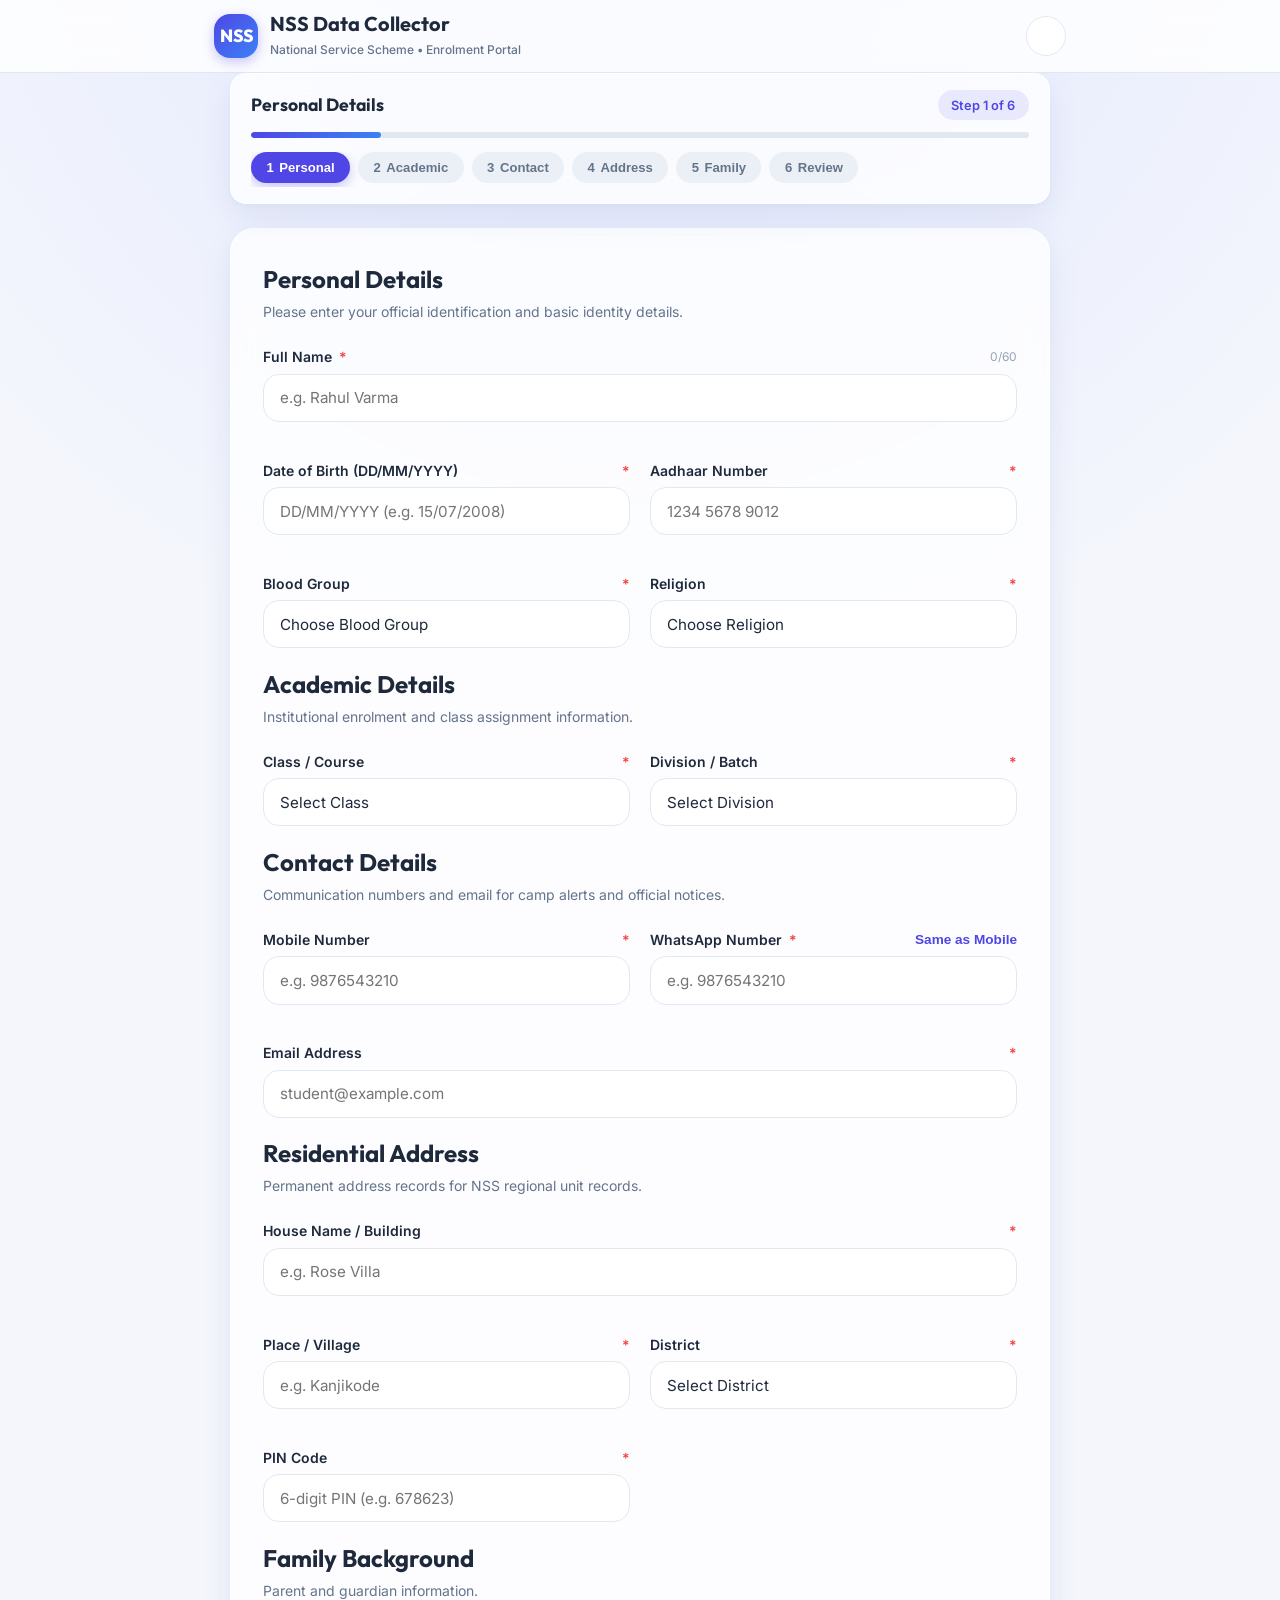
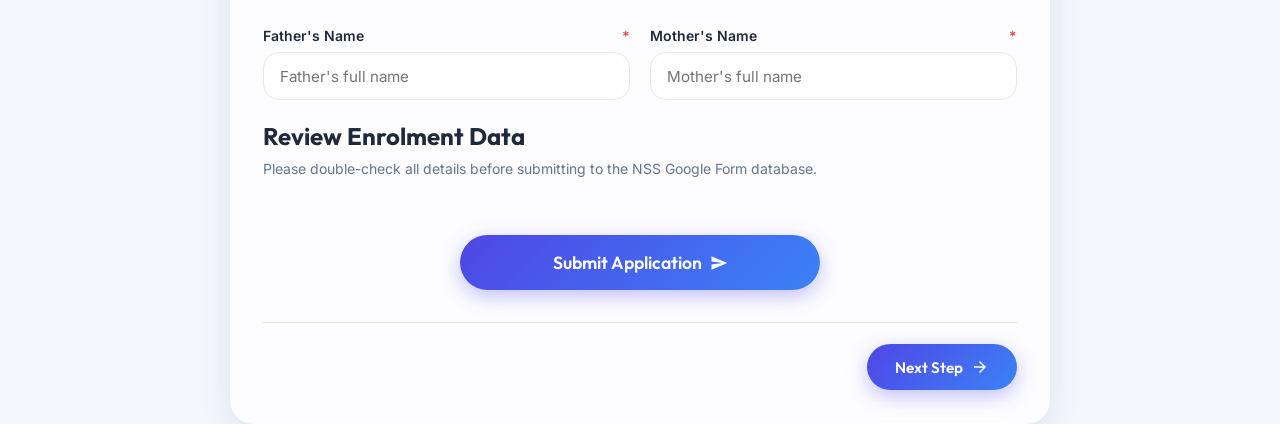
==== index.html @ 817f326a "Updated NSS Data Collector UI and Google Form Sync" ====
<!DOCTYPE html>
<html lang="en" data-theme="light">
<head>
  <meta charset="UTF-8">
  <meta name="viewport" content="width=device-width, initial-scale=1.0">
  <meta name="description" content="National Service Scheme (NSS) Student Enrolment Data Collection Portal - Premium Mobile Form">
  <title>NSS Enrolment Portal | Student Data Collector</title>

  <!-- Preconnect & Fonts -->
  <link rel="preconnect" href="https://fonts.googleapis.com">
  <link rel="preconnect" href="https://fonts.gstatic.com" crossorigin>

  <!-- Handcrafted Core Stylesheets -->
  <link rel="stylesheet" href="css/style.css">
  <link rel="stylesheet" href="css/responsive.css">
  <link rel="stylesheet" href="css/dark.css">
  <link rel="stylesheet" href="css/animation.css">
</head>
<body>

  <!-- Sticky Glassmorphism Top Navigation Header -->
  <header class="top-nav">
    <div class="app-header-container">
      <div class="brand-wrapper">
        <div class="brand-logo-badge" aria-hidden="true">NSS</div>
        <div class="nss-brand-text">
          <h1>NSS Data Collector</h1>
          <span class="nss-brand-sub">National Service Scheme • Enrolment Portal</span>
        </div>
      </div>
      <div class="nav-actions">
        <button id="theme-toggle-btn" class="icon-btn" aria-label="Toggle Light and Dark Mode" title="Toggle Theme">
          <span id="theme-icon">
            <svg viewBox="0 0 24 24"><path fill="currentColor" d="M12 3c-4.97 0-9 4.03-9 9s4.03 9 9 9 9-4.03 9-9c0-.46-.04-.92-.1-1.36-.98 1.37-2.58 2.26-4.4 2.26-2.98 0-5.4-2.42-5.4-5.4 0-1.81.89-3.42 2.26-4.4C12.92 3.04 12.46 3 12 3z"/></svg>
          </span>
        </button>
      </div>
    </div>
  </header>

  <!-- Main Web App Container -->
  <main class="main-app-container">

    <!-- Sticky Wizard Header & Progress Controls -->
    <section id="wizard-header" class="wizard-header-sticky">
      <div class="wizard-info-row">
        <h2 id="wizard-step-title" class="wizard-step-title">Personal Details</h2>
        <span id="wizard-step-badge" class="step-badge-pill">Step 1 of 7</span>
      </div>

      <!-- Segmented Progress Bar Track -->
      <div class="wizard-progress-track" role="progressbar" aria-valuenow="1" aria-valuemin="1" aria-valuemax="7">
        <div id="wizard-progress-fill" class="wizard-progress-fill"></div>
      </div>

      <!-- Scrollable Step Pills Bar -->
      <div class="step-pills-scroll" role="tablist" aria-label="Wizard Steps">
        <button class="step-pill active" role="tab" aria-selected="true" data-step-target="1"><span class="pill-num">1</span> <span class="pill-text">Personal</span></button>
        <button class="step-pill" role="tab" aria-selected="false" data-step-target="2"><span class="pill-num">2</span> <span class="pill-text">Academic</span></button>
        <button class="step-pill" role="tab" aria-selected="false" data-step-target="3"><span class="pill-num">3</span> <span class="pill-text">Contact</span></button>
        <button class="step-pill" role="tab" aria-selected="false" data-step-target="4"><span class="pill-num">4</span> <span class="pill-text">Address</span></button>
        <button class="step-pill" role="tab" aria-selected="false" data-step-target="5"><span class="pill-num">5</span> <span class="pill-text">Family</span></button>
        <button class="step-pill" role="tab" aria-selected="false" data-step-target="6"><span class="pill-num">6</span> <span class="pill-text">Review</span></button>
      </div>
    </section>

    <!-- Main Glassmorphism Form Card -->
    <form id="nss-main-form" class="glass-card" novalidate autocomplete="on">

      <!-- ==================== STEP 1: PERSONAL DETAILS ==================== -->
      <div class="form-step active" data-step="1">
        <div class="form-section-header">
          <h2>Personal Details</h2>
          <p>Please enter your official identification and basic identity details.</p>
        </div>

        <div class="form-grid-2">
          <!-- Full Name -->
          <div class="form-group full-width">
            <label for="fullName" class="form-label">
              <span>Full Name <span class="label-required">*</span></span>
              <span id="name-counter" class="char-counter">0/60</span>
            </label>
            <input type="text" id="fullName" class="input-control" placeholder="e.g. Rahul Varma" required data-validate autocomplete="name" maxlength="60" aria-describedby="fullName-error">
            <span id="fullName-error" class="error-msg hidden" role="alert"></span>
          </div>

          <!-- Date of Birth -->
          <div class="form-group">
            <label for="dob" class="form-label">Date of Birth (DD/MM/YYYY) <span class="label-required">*</span></label>
            <input type="text" id="dob" class="input-control" placeholder="DD/MM/YYYY (e.g. 15/07/2008)" required data-validate maxlength="10" aria-describedby="dob-error">
            <span id="dob-error" class="error-msg hidden" role="alert"></span>
            <div id="calculated-age-badge" class="age-badge hidden">🎂 Age: 0 Years</div>
            <input type="hidden" id="age" name="age">
          </div>

          <!-- Aadhaar Number -->
          <div class="form-group">
            <label for="aadhaar" class="form-label">Aadhaar Number <span class="label-required">*</span></label>
            <input type="text" id="aadhaar" class="input-control" placeholder="1234 5678 9012" required data-validate maxlength="14" aria-describedby="aadhaar-error">
            <span id="aadhaar-error" class="error-msg hidden" role="alert"></span>
          </div>

          <!-- Gender Radio Pills Removed -->

          <!-- Blood Group Dropdown -->
          <div class="form-group">
            <label for="bloodGroup" class="form-label">Blood Group <span class="label-required">*</span></label>
            <select id="bloodGroup" class="input-control" required data-validate aria-describedby="bloodGroup-error">
              <!-- Rendered dynamically -->
            </select>
            <span id="bloodGroup-error" class="error-msg hidden" role="alert"></span>
          </div>

          <!-- Conditional Custom Blood Group -->
          <div id="custom-bloodgroup-wrapper" class="form-group hidden-field">
            <label for="customBloodGroup" class="form-label">Specify Blood Group <span class="label-required">*</span></label>
            <input type="text" id="customBloodGroup" class="input-control" placeholder="e.g., Bombay Blood Group">
          </div>

          <!-- Religion Dropdown -->
          <div class="form-group">
            <label for="religion" class="form-label">Religion <span class="label-required">*</span></label>
            <select id="religion" class="input-control" required data-validate aria-describedby="religion-error">
              <!-- Rendered dynamically -->
            </select>
            <span id="religion-error" class="error-msg hidden" role="alert"></span>
          </div>

          <!-- Conditional Custom Religion -->
          <div id="custom-religion-wrapper" class="form-group hidden-field">
            <label for="customReligion" class="form-label">Specify Religion <span class="label-required">*</span></label>
            <input type="text" id="customReligion" class="input-control" placeholder="e.g., Zoroastrianism">
          </div>


        </div>
      </div>

      <!-- ==================== STEP 2: ACADEMIC DETAILS ==================== -->
      <div class="form-step" data-step="2">
        <div class="form-section-header">
          <h2>Academic Details</h2>
          <p>Institutional enrolment and class assignment information.</p>
        </div>

        <div class="form-grid-2">
          <!-- Admission Number Removed -->

          <!-- Class Dropdown -->
          <div class="form-group">
            <label for="class" class="form-label">Class / Course <span class="label-required">*</span></label>
            <select id="class" class="input-control" required data-validate aria-describedby="class-error">
              <!-- Rendered dynamically -->
            </select>
            <span id="class-error" class="error-msg hidden" role="alert"></span>
          </div>

          <!-- Division Dropdown -->
          <div class="form-group">
            <label for="division" class="form-label">Division / Batch <span class="label-required">*</span></label>
            <select id="division" class="input-control" required data-validate aria-describedby="division-error">
              <!-- Rendered dynamically -->
            </select>
            <span id="division-error" class="error-msg hidden" role="alert"></span>
          </div>

          <!-- Roll Number Removed -->

          <!-- NSS Batch Removed -->
        </div>
      </div>

      <!-- ==================== STEP 3: CONTACT DETAILS ==================== -->
      <div class="form-step" data-step="3">
        <div class="form-section-header">
          <h2>Contact Details</h2>
          <p>Communication numbers and email for camp alerts and official notices.</p>
        </div>

        <div class="form-grid-2">
          <!-- Mobile Number -->
          <div class="form-group">
            <label for="mobile" class="form-label">Mobile Number <span class="label-required">*</span></label>
            <input type="tel" id="mobile" class="input-control" placeholder="e.g. 9876543210" required data-validate maxlength="10" autocomplete="tel" aria-describedby="mobile-error">
            <span id="mobile-error" class="error-msg hidden" role="alert"></span>
          </div>

          <!-- WhatsApp Number -->
          <div class="form-group">
            <label for="whatsapp" class="form-label">
              <span>WhatsApp Number <span class="label-required">*</span></span>
              <button type="button" id="copy-mobile-to-wa-btn" class="btn-text">Same as Mobile</button>
            </label>
            <input type="tel" id="whatsapp" class="input-control" placeholder="e.g. 9876543210" required data-validate maxlength="10" aria-describedby="whatsapp-error">
            <span id="whatsapp-error" class="error-msg hidden" role="alert"></span>
          </div>

          <!-- Email -->
          <div class="form-group full-width">
            <label for="email" class="form-label">Email Address <span class="label-required">*</span></label>
            <input type="email" id="email" class="input-control" placeholder="student@example.com" required data-validate autocomplete="email" aria-describedby="email-error">
            <span id="email-error" class="error-msg hidden" role="alert"></span>
          </div>

          <!-- Emergency Contact Number Removed -->
        </div>
      </div>

      <!-- ==================== STEP 4: ADDRESS DETAILS ==================== -->
      <div class="form-step" data-step="4">
        <div class="form-section-header">
          <h2>Residential Address</h2>
          <p>Permanent address records for NSS regional unit records.</p>
        </div>

        <div class="form-grid-2">
          <!-- House Name -->
          <div class="form-group full-width">
            <label for="houseName" class="form-label">House Name / Building <span class="label-required">*</span></label>
            <input type="text" id="houseName" class="input-control" placeholder="e.g. Rose Villa" required data-validate aria-describedby="houseName-error">
            <span id="houseName-error" class="error-msg hidden" role="alert"></span>
          </div>

          <!-- Place -->
          <div class="form-group">
            <label for="place" class="form-label">Place / Village <span class="label-required">*</span></label>
            <input type="text" id="place" class="input-control" placeholder="e.g. Kanjikode" required data-validate aria-describedby="place-error">
            <span id="place-error" class="error-msg hidden" role="alert"></span>
          </div>

          <!-- Post Office Removed -->

          <!-- Panchayat Removed -->

          <!-- District Cascading Dropdown -->
          <div class="form-group">
            <label for="district" class="form-label">District <span class="label-required">*</span></label>
            <select id="district" class="input-control" required data-validate aria-describedby="district-error">
              <!-- Rendered dynamically -->
            </select>
            <span id="district-error" class="error-msg hidden" role="alert"></span>
          </div>

          <!-- Taluk Dropdown Removed -->

          <!-- State Removed -->

          <!-- PIN Code -->
          <div class="form-group">
            <label for="pin" class="form-label">PIN Code <span class="label-required">*</span></label>
            <input type="text" id="pin" class="input-control" placeholder="6-digit PIN (e.g. 678623)" required data-validate maxlength="6" aria-describedby="pin-error">
            <span id="pin-error" class="error-msg hidden" role="alert"></span>
          </div>
        </div>
      </div>

      <!-- ==================== STEP 5: FAMILY DETAILS ==================== -->
      <div class="form-step" data-step="5">
        <div class="form-section-header">
          <h2>Family Background</h2>
          <p>Parent and guardian information.</p>
        </div>

        <div class="form-grid-2">
          <!-- Father Name -->
          <div class="form-group">
            <label for="fatherName" class="form-label">Father's Name <span class="label-required">*</span></label>
            <input type="text" id="fatherName" class="input-control" placeholder="Father's full name" required data-validate aria-describedby="fatherName-error">
            <span id="fatherName-error" class="error-msg hidden" role="alert"></span>
          </div>

          <!-- Mother Name -->
          <div class="form-group">
            <label for="motherName" class="form-label">Mother's Name <span class="label-required">*</span></label>
            <input type="text" id="motherName" class="input-control" placeholder="Mother's full name" required data-validate aria-describedby="motherName-error">
            <span id="motherName-error" class="error-msg hidden" role="alert"></span>
          </div>

          <!-- Guardian Removed -->

          <!-- Occupation Removed -->

          <!-- Annual Income Removed -->
        </div>
      </div>

      <!-- ==================== STEP 6: REVIEW & SUBMIT ==================== -->
      <div class="form-step" data-step="6">
        <div class="form-section-header">
          <h2>Review Enrolment Data</h2>
          <p>Please double-check all details before submitting to the NSS Google Form database.</p>
        </div>

        <!-- Dynamic Review Summary Cards Output Container -->
        <div id="review-summary-container" class="review-summary-wrapper">
          <!-- Populated dynamically by js/submit.js -->
        </div>

        <!-- Submit Button Box -->
        <div style="text-align: center; margin-top: 2rem;">
          <button type="button" id="final-submit-btn" class="wizard-btn btn-primary" style="padding: 1rem 3rem; font-size: 1.1rem; width: 100%; max-width: 360px; justify-content: center;">
            <span>Submit Application</span>
            <svg viewBox="0 0 24 24" class="btn-icon"><path fill="currentColor" d="M2.01 21L23 12 2.01 3 2 10l15 2-15 2z"/></svg>
          </button>
        </div>
      </div>

      <!-- Sticky Wizard Footer Buttons -->
      <div class="wizard-footer-bar">
        <button type="button" id="wizard-prev-btn" class="wizard-btn btn-secondary" style="visibility: hidden;">
          <svg viewBox="0 0 24 24" class="btn-icon"><path fill="currentColor" d="M20 11H7.83l5.59-5.59L12 4l-8 8 8 8 1.41-1.41L7.83 13H20v-2z"/></svg>
          <span>Previous</span>
        </button>

        <button type="button" id="wizard-next-btn" class="wizard-btn btn-primary">
          <span>Next Step</span>
          <svg viewBox="0 0 24 24" class="btn-icon"><path fill="currentColor" d="M12 4l-1.41 1.41L16.17 11H4v2h12.17l-5.58 5.59L12 20l8-8z"/></svg>
        </button>
      </div>

    </form>
  </main>

  <!-- Animated Success Overlay Modal with Canvas Confetti -->
  <div id="success-modal" class="modal-overlay hidden" role="dialog" aria-modal="true" aria-labelledby="modal-success-title">
    <canvas id="confetti-canvas"></canvas>

    <div class="success-modal-card">
      <div class="checkmark-badge-wrapper">
        <svg viewBox="0 0 52 52" class="success-circle">
          <circle cx="26" cy="26" r="24" fill="none" stroke="#10b981" stroke-width="4"/>
          <path fill="none" stroke="#10b981" stroke-width="4" stroke-linecap="round" stroke-linejoin="round" d="M14 27l7 7 16-16" class="success-check-path"/>
        </svg>
      </div>

      <h3 id="modal-success-title" class="success-title">Enrolment Submitted!</h3>
      <p class="success-desc">Your NSS Student Registration has been successfully recorded into the official Google Forms database.</p>

      <div class="success-receipt-box">
        <div class="receipt-row">
          <span class="receipt-label">Applicant:</span>
          <span id="success-student-name" class="receipt-val">--</span>
        </div>
        <div class="receipt-row">
          <span class="receipt-label">Class/Division:</span>
          <span id="success-class-info" class="receipt-val">--</span>
        </div>
        <div class="receipt-row">
          <span class="receipt-label">Ref Enrolment ID:</span>
          <span id="success-ref-id" class="receipt-val">NSS-847291</span>
        </div>
        <div class="receipt-row">
          <span class="receipt-label">Submitted On:</span>
          <span id="success-timestamp" class="receipt-val">--</span>
        </div>
      </div>

      <div class="success-actions">
        <button id="success-pdf-btn" type="button" class="wizard-btn btn-secondary">
          🖨️ Download PDF / Print
        </button>
        <button id="success-new-entry-btn" type="button" class="wizard-btn btn-primary">
          ➕ New Entry
        </button>
        <button id="success-home-btn" type="button" class="wizard-btn btn-secondary">
          🏠 Go Home
        </button>
      </div>
    </div>
  </div>

  <!-- Handcrafted Core Scripts -->
  <script src="js/aadhaar.js"></script>
  <script src="js/district.js"></script>
  <script src="js/validation.js"></script>
  <script src="js/storage.js"></script>
  <script src="js/ui.js"></script>
  <script src="js/wizard.js"></script>
  <script src="js/submit.js"></script>
  <script src="js/app.js"></script>
</body>
</html>
---- css/style.css ----
/* ==========================================================================
   MAIN CORE CSS & GLASSMORPHISM DESIGN SYSTEM
   ========================================================================== */

@import url('https://fonts.googleapis.com/css2?family=Inter:wght@300;400;500;600;700&family=Outfit:wght@500;600;700;800&display=swap');

:root {
  /* Light Mode Color System */
  --bg-color: #f4f6fc;
  --bg-gradient: radial-gradient(circle at 50% -20%, #e0e7ff 0%, #f4f6fc 70%);
  --surface-glass: rgba(255, 255, 255, 0.78);
  --surface-glass-border: rgba(255, 255, 255, 0.6);
  --card-shadow: 0 12px 32px rgba(31, 38, 135, 0.08), 0 2px 6px rgba(0, 0, 0, 0.03);
  
  --text-main: #1e293b;
  --text-muted: #64748b;
  --text-subtle: #94a3b8;

  --input-bg: rgba(255, 255, 255, 0.85);
  --input-border: #e2e8f0;
  --input-focus-border: #4f46e5;
  --input-focus-glow: rgba(79, 70, 229, 0.2);

  --primary-accent: #4f46e5;
  --primary-gradient: linear-gradient(135deg, #4f46e5 0%, #3b82f6 100%);
  --primary-hover: #4338ca;

  --success-color: #10b981;
  --warning-color: #f59e0b;
  --danger-color: #ef4444;
  
  --pill-bg: rgba(226, 232, 240, 0.6);
  --pill-active-bg: #4f46e5;
  --pill-active-text: #ffffff;

  --toast-bg: rgba(255, 255, 255, 0.95);
  --toast-text: #1e293b;

  --badge-bg: rgba(79, 70, 229, 0.1);
  --badge-text: #4f46e5;

  --radius-lg: 24px;
  --radius-md: 16px;
  --radius-sm: 10px;
  --radius-pill: 9999px;
  
  --font-heading: 'Outfit', -apple-system, BlinkMacSystemFont, sans-serif;
  --font-body: 'Inter', -apple-system, BlinkMacSystemFont, sans-serif;
}

/* Reset & Global Elements */
* {
  box-sizing: border-box;
  margin: 0;
  padding: 0;
  -webkit-tap-highlight-color: transparent;
}

html, body {
  width: 100%;
  min-height: 100vh;
  font-family: var(--font-body);
  background: var(--bg-color);
  background-image: var(--bg-gradient);
  background-attachment: fixed;
  color: var(--text-main);
  line-height: 1.5;
  transition: background-color 0.4s ease, color 0.4s ease;
  overflow-x: hidden;
}

/* Glassmorphism Card Container */
.glass-card {
  background: var(--surface-glass);
  backdrop-filter: blur(16px);
  -webkit-backdrop-filter: blur(16px);
  border: 1px solid var(--surface-glass-border);
  box-shadow: var(--card-shadow);
  border-radius: var(--radius-lg);
  padding: 2rem;
  transition: all 0.3s ease;
}

/* Top Sticky Navigation Bar */
.top-nav {
  position: sticky;
  top: 0;
  z-index: 100;
  background: rgba(255, 255, 255, 0.8);
  backdrop-filter: blur(16px);
  -webkit-backdrop-filter: blur(16px);
  border-bottom: 1px solid var(--input-border);
  transition: all 0.3s ease;
}

.app-header-container {
  max-width: 900px;
  margin: 0 auto;
  padding: 0.75rem 1.5rem;
  display: flex;
  align-items: center;
  justify-content: space-between;
}

.brand-wrapper {
  display: flex;
  align-items: center;
  gap: 0.75rem;
}

.brand-logo-badge {
  width: 44px;
  height: 44px;
  border-radius: var(--radius-md);
  background: var(--primary-gradient);
  color: #fff;
  display: flex;
  align-items: center;
  justify-content: center;
  font-family: var(--font-heading);
  font-weight: 800;
  font-size: 1.1rem;
  box-shadow: 0 4px 12px rgba(79, 70, 229, 0.3);
}

.nss-brand-text h1 {
  font-family: var(--font-heading);
  font-size: 1.25rem;
  font-weight: 700;
  line-height: 1.2;
}

.nss-brand-sub {
  font-size: 0.75rem;
  color: var(--text-muted);
  font-weight: 500;
}

.nav-actions {
  display: flex;
  align-items: center;
  gap: 0.75rem;
}

.icon-btn {
  background: var(--input-bg);
  border: 1px solid var(--input-border);
  width: 40px;
  height: 40px;
  border-radius: 50%;
  display: flex;
  align-items: center;
  justify-content: center;
  color: var(--text-main);
  cursor: pointer;
  transition: all 0.2s ease;
}

.icon-btn:hover {
  transform: scale(1.05);
  border-color: var(--primary-accent);
}

.icon-btn svg {
  width: 20px;
  height: 20px;
}

/* Main Container Layout */
.main-app-container {
  max-width: 900px;
  margin: 1.5rem auto 4rem auto;
  padding: 0 1.25rem;
}

/* Sticky Wizard Navigation & Progress Bar */
.wizard-header-sticky {
  position: sticky;
  top: 61px;
  z-index: 95;
  background: var(--surface-glass);
  backdrop-filter: blur(16px);
  -webkit-backdrop-filter: blur(16px);
  border-radius: var(--radius-md);
  padding: 1rem 1.25rem;
  margin-bottom: 1.5rem;
  border: 1px solid var(--surface-glass-border);
  box-shadow: var(--card-shadow);
}

.wizard-info-row {
  display: flex;
  align-items: center;
  justify-content: space-between;
  margin-bottom: 0.75rem;
}

.wizard-step-title {
  font-family: var(--font-heading);
  font-size: 1.1rem;
  font-weight: 700;
  color: var(--text-main);
}

.step-badge-pill {
  background: var(--badge-bg);
  color: var(--badge-text);
  padding: 0.35rem 0.85rem;
  border-radius: var(--radius-pill);
  font-size: 0.8rem;
  font-weight: 600;
}

/* Segmented Progress Bar */
.wizard-progress-track {
  width: 100%;
  height: 6px;
  background: var(--input-border);
  border-radius: var(--radius-pill);
  overflow: hidden;
  margin-bottom: 0.85rem;
}

.wizard-progress-fill {
  height: 100%;
  width: 14.28%;
  background: var(--primary-gradient);
  border-radius: var(--radius-pill);
  transition: width 0.4s cubic-bezier(0.16, 1, 0.3, 1);
}

/* Step Pills Scroll Bar */
.step-pills-scroll {
  display: flex;
  align-items: center;
  gap: 0.5rem;
  overflow-x: auto;
  padding-bottom: 0.25rem;
  scrollbar-width: none;
}

.step-pills-scroll::-webkit-scrollbar {
  display: none;
}

.step-pill {
  background: var(--pill-bg);
  border: 1px solid transparent;
  padding: 0.45rem 0.9rem;
  border-radius: var(--radius-pill);
  font-size: 0.82rem;
  font-weight: 600;
  color: var(--text-muted);
  white-space: nowrap;
  cursor: pointer;
  transition: all 0.25s ease;
  display: flex;
  align-items: center;
  gap: 0.35rem;
}

.step-pill.active {
  background: var(--pill-active-bg);
  color: var(--pill-active-text);
  box-shadow: 0 4px 12px rgba(79, 70, 229, 0.3);
}

.step-pill.completed {
  background: rgba(16, 185, 129, 0.15);
  color: var(--success-color);
}

/* Form Section Headers */
.form-section-header {
  margin-bottom: 1.5rem;
}

.form-section-header h2 {
  font-family: var(--font-heading);
  font-size: 1.5rem;
  font-weight: 700;
  margin-bottom: 0.25rem;
}

.form-section-header p {
  font-size: 0.875rem;
  color: var(--text-muted);
}

/* Form Grids */
.form-grid-2 {
  display: grid;
  grid-template-columns: repeat(2, 1fr);
  gap: 1.25rem;
}

.form-grid-3 {
  display: grid;
  grid-template-columns: repeat(3, 1fr);
  gap: 1.25rem;
}

.form-group {
  display: flex;
  flex-direction: column;
  gap: 0.4rem;
  margin-bottom: 1.1rem;
  position: relative;
}

.form-group.full-width {
  grid-column: 1 / -1;
}

.form-label {
  font-size: 0.875rem;
  font-weight: 600;
  color: var(--text-main);
  display: flex;
  align-items: center;
  justify-content: space-between;
}

.label-required {
  color: var(--danger-color);
  margin-left: 0.2rem;
}

.char-counter {
  font-size: 0.75rem;
  color: var(--text-subtle);
  font-weight: 400;
}

.char-counter.counter-limit {
  color: var(--danger-color);
  font-weight: 600;
}

/* iOS Floating Style Controls */
.input-control {
  width: 100%;
  padding: 0.85rem 1rem;
  font-family: var(--font-body);
  font-size: 0.95rem;
  color: var(--text-main);
  background: var(--input-bg);
  border: 1px solid var(--input-border);
  border-radius: var(--radius-md);
  outline: none;
  transition: all 0.25s ease;
  appearance: none;
  -webkit-appearance: none;
}

textarea.input-control {
  min-height: 90px;
  resize: vertical;
}

.input-control:focus {
  border-color: var(--input-focus-border);
  box-shadow: 0 0 0 3.5px var(--input-focus-glow);
  background: var(--surface-glass);
}

.input-control.input-valid {
  border-color: var(--success-color);
}

.input-control.input-invalid {
  border-color: var(--danger-color);
  box-shadow: 0 0 0 3.5px rgba(239, 68, 68, 0.2);
}

.error-msg {
  font-size: 0.78rem;
  color: var(--danger-color);
  font-weight: 500;
  margin-top: 0.2rem;
  display: flex;
  align-items: center;
  gap: 0.25rem;
}

.hidden {
  display: none !important;
}

.hidden-field {
  display: none !important;
}

/* Age Live Badge */
.age-badge {
  display: inline-flex;
  align-items: center;
  gap: 0.35rem;
  background: rgba(16, 185, 129, 0.12);
  color: var(--success-color);
  font-weight: 600;
  font-size: 0.82rem;
  padding: 0.35rem 0.75rem;
  border-radius: var(--radius-pill);
  margin-top: 0.35rem;
  width: fit-content;
}

/* Radio Pills Grid (Gender) */
.gender-pills-grid {
  display: grid;
  grid-template-columns: repeat(3, 1fr);
  gap: 0.75rem;
}

.radio-pill-card {
  position: relative;
  cursor: pointer;
}

.radio-pill-card input[type="radio"] {
  position: absolute;
  opacity: 0;
  width: 0;
  height: 0;
}

.pill-content {
  display: flex;
  align-items: center;
  justify-content: center;
  gap: 0.5rem;
  padding: 0.85rem;
  background: var(--input-bg);
  border: 1px solid var(--input-border);
  border-radius: var(--radius-md);
  font-size: 0.9rem;
  font-weight: 600;
  color: var(--text-main);
  transition: all 0.25s ease;
}

.radio-pill-card input[type="radio"]:checked + .pill-content {
  background: var(--primary-accent);
  color: #ffffff;
  border-color: var(--primary-accent);
  box-shadow: 0 4px 14px rgba(79, 70, 229, 0.35);
}



/* Chips Checkbox Grid */
.chips-grid {
  display: flex;
  flex-wrap: wrap;
  gap: 0.6rem;
}

.chip-checkbox {
  cursor: pointer;
}

.chip-checkbox input[type="checkbox"] {
  display: none;
}

.chip-label {
  display: inline-block;
  padding: 0.55rem 1rem;
  background: var(--input-bg);
  border: 1px solid var(--input-border);
  border-radius: var(--radius-pill);
  font-size: 0.85rem;
  font-weight: 500;
  color: var(--text-main);
  transition: all 0.25s ease;
}

.chip-checkbox input[type="checkbox"]:checked + .chip-label {
  background: var(--primary-accent);
  color: #fff;
  border-color: var(--primary-accent);
  box-shadow: 0 4px 12px rgba(79, 70, 229, 0.25);
}

/* Footer Wizard Controls */
.wizard-footer-bar {
  display: flex;
  align-items: center;
  justify-content: space-between;
  margin-top: 2rem;
  padding-top: 1.25rem;
  border-top: 1px solid var(--input-border);
}

.wizard-btn {
  display: inline-flex;
  align-items: center;
  gap: 0.5rem;
  padding: 0.85rem 1.75rem;
  border-radius: var(--radius-pill);
  font-family: var(--font-heading);
  font-size: 0.95rem;
  font-weight: 600;
  border: none;
  cursor: pointer;
  transition: all 0.25s cubic-bezier(0.16, 1, 0.3, 1);
}

.btn-secondary {
  background: var(--input-bg);
  color: var(--text-main);
  border: 1px solid var(--input-border);
}

.btn-secondary:hover {
  background: var(--pill-bg);
}

.btn-primary {
  background: var(--primary-gradient);
  color: #ffffff;
  box-shadow: 0 6px 20px rgba(79, 70, 229, 0.35);
}

.btn-primary:hover {
  transform: translateY(-2px);
  box-shadow: 0 8px 24px rgba(79, 70, 229, 0.45);
}

.btn-icon {
  width: 18px;
  height: 18px;
}

.hidden-btn {
  display: none !important;
}

.btn-text {
  background: transparent;
  border: none;
  color: var(--primary-accent);
  font-weight: 600;
  cursor: pointer;
  font-size: 0.85rem;
}

/* Review Summary Cards */
.review-summary-wrapper {
  display: flex;
  flex-direction: column;
  gap: 1.25rem;
  margin-bottom: 2rem;
}

.review-section-card {
  padding: 1.25rem 1.5rem;
  border-radius: var(--radius-md);
  background: rgba(255, 255, 255, 0.5);
  border: 1px solid var(--input-border);
}

.review-header {
  display: flex;
  align-items: center;
  justify-content: space-between;
  margin-bottom: 1rem;
  padding-bottom: 0.5rem;
  border-bottom: 1px dashed var(--input-border);
}

.review-title {
  font-family: var(--font-heading);
  font-size: 1.05rem;
  font-weight: 700;
  display: flex;
  align-items: center;
  gap: 0.5rem;
}

.review-step-tag {
  font-size: 0.72rem;
  padding: 0.2rem 0.5rem;
  background: var(--badge-bg);
  color: var(--badge-text);
  border-radius: var(--radius-sm);
}

.review-grid {
  display: grid;
  grid-template-columns: repeat(2, 1fr);
  gap: 0.85rem;
}

.review-item {
  display: flex;
  flex-direction: column;
}

.review-label {
  font-size: 0.78rem;
  color: var(--text-muted);
  font-weight: 500;
}

.review-val {
  font-size: 0.92rem;
  font-weight: 600;
  color: var(--text-main);
  word-break: break-word;
}

/* Toast Container & Notification Item */
.toast-container {
  position: fixed;
  bottom: 24px;
  right: 24px;
  z-index: 200;
  display: flex;
  flex-direction: column;
  gap: 10px;
  max-width: 380px;
  width: calc(100% - 48px);
}

.toast-item {
  background: var(--toast-bg);
  color: var(--toast-text);
  border: 1px solid var(--input-border);
  padding: 0.9rem 1.1rem;
  border-radius: var(--radius-md);
  box-shadow: 0 10px 30px rgba(0, 0, 0, 0.2);
  backdrop-filter: blur(16px);
  display: flex;
  align-items: center;
  gap: 0.75rem;
  font-size: 0.88rem;
  font-weight: 500;
}

.toast-icon {
  width: 20px;
  height: 20px;
  flex-shrink: 0;
}

.toast-info .toast-icon { color: var(--primary-accent); }
.toast-success .toast-icon { color: var(--success-color); }
.toast-warning .toast-icon { color: var(--warning-color); }

.toast-message {
  flex-grow: 1;
}

.toast-close {
  background: none;
  border: none;
  color: var(--text-subtle);
  font-size: 1.2rem;
  cursor: pointer;
}

/* Success Overlay Modal */
.modal-overlay {
  position: fixed;
  top: 0;
  left: 0;
  width: 100vw;
  height: 100vh;
  background: rgba(11, 15, 25, 0.75);
  backdrop-filter: blur(12px);
  -webkit-backdrop-filter: blur(12px);
  z-index: 300;
  display: flex;
  align-items: center;
  justify-content: center;
  padding: 1.5rem;
}

#confetti-canvas {
  position: absolute;
  top: 0;
  left: 0;
  width: 100%;
  height: 100%;
  pointer-events: none;
  z-index: 301;
}

.success-modal-card {
  position: relative;
  z-index: 302;
  background: var(--surface-glass);
  border: 1px solid var(--surface-glass-border);
  border-radius: var(--radius-lg);
  padding: 2.5rem 2rem;
  max-width: 520px;
  width: 100%;
  text-align: center;
  box-shadow: 0 24px 60px rgba(0, 0, 0, 0.4);
}

.checkmark-badge-wrapper {
  width: 80px;
  height: 80px;
  margin: 0 auto 1.25rem auto;
}

.success-title {
  font-family: var(--font-heading);
  font-size: 1.6rem;
  font-weight: 800;
  margin-bottom: 0.5rem;
}

.success-desc {
  font-size: 0.92rem;
  color: var(--text-muted);
  margin-bottom: 1.5rem;
}

.success-receipt-box {
  background: var(--input-bg);
  border: 1px solid var(--input-border);
  border-radius: var(--radius-md);
  padding: 1.25rem;
  margin-bottom: 1.75rem;
  text-align: left;
}

.receipt-row {
  display: flex;
  justify-content: space-between;
  margin-bottom: 0.5rem;
  font-size: 0.85rem;
}

.receipt-row:last-child {
  margin-bottom: 0;
}

.receipt-label {
  color: var(--text-muted);
}

.receipt-val {
  font-weight: 600;
}

.success-actions {
  display: flex;
  align-items: center;
  justify-content: center;
  gap: 0.75rem;
  flex-wrap: wrap;
}
---- css/responsive.css ----
/* ==========================================================================
   RESPONSIVE BREAKPOINTS & MOBILE TOUCH OPTIMIZATIONS
   ========================================================================== */

/* Mobile Layout Refinements (< 768px) */
@media (max-width: 768px) {
  .app-header-container {
    padding: 0 1rem;
  }

  .nss-brand-text h1 {
    font-size: 1.1rem;
  }

  .nss-brand-sub {
    font-size: 0.7rem;
  }

  .main-app-container {
    padding: 1rem 0.75rem 6rem 0.75rem;
  }

  .glass-card {
    padding: 1.25rem 1rem;
    border-radius: 18px;
  }

  .form-grid-2, .form-grid-3 {
    grid-template-columns: 1fr;
    gap: 1rem;
  }

  .step-pills-scroll {
    gap: 0.4rem;
  }

  .step-pill {
    padding: 0.4rem 0.75rem;
    font-size: 0.78rem;
  }

  .pill-text {
    display: inline;
  }

  .gender-pills-grid {
    grid-template-columns: 1fr;
  }

  .wizard-footer-bar {
    padding: 0.85rem 1rem;
    border-radius: 0;
    bottom: 0;
    left: 0;
    right: 0;
    width: 100%;
    position: fixed;
    box-shadow: 0 -8px 24px rgba(0, 0, 0, 0.15);
    background: var(--surface-glass);
    backdrop-filter: blur(20px);
    -webkit-backdrop-filter: blur(20px);
    z-index: 90;
  }

  .wizard-btn {
    min-height: 48px;
    font-size: 0.95rem;
    padding: 0.75rem 1.25rem;
  }

  .review-grid {
    grid-template-columns: 1fr;
  }
}

/* Extra Small Screens (< 480px) */
@media (max-width: 480px) {
  .brand-logo-badge {
    width: 36px;
    height: 36px;
    font-size: 0.9rem;
  }

  .step-badge-pill {
    font-size: 0.72rem;
    padding: 0.25rem 0.6rem;
  }

  .form-section-header h2 {
    font-size: 1.25rem;
  }

  .photo-dropzone-inner {
    padding: 1.25rem;
  }

  .success-modal-card {
    padding: 1.5rem 1.25rem;
    width: 95%;
  }

  .success-actions {
    flex-direction: column;
    gap: 0.75rem;
  }

  .success-actions button {
    width: 100%;
  }
}

/* Larger Screens (> 1024px) */
@media (min-width: 1024px) {
  .main-app-container {
    max-width: 860px;
    margin: 0 auto;
  }
}
---- css/dark.css ----
/* ==========================================================================
   DARK MODE COLOR TOKENS & OVERRIDES
   ========================================================================== */

[data-theme="dark"] {
  --bg-color: #0b0f19;
  --bg-gradient: radial-gradient(circle at 50% -20%, #1e1b4b 0%, #0b0f19 70%);
  --surface-glass: rgba(17, 24, 39, 0.7);
  --surface-glass-border: rgba(255, 255, 255, 0.1);
  --card-shadow: 0 12px 32px rgba(0, 0, 0, 0.4), 0 2px 6px rgba(0, 0, 0, 0.2);
  
  --text-main: #f3f4f6;
  --text-muted: #9ca3af;
  --text-subtle: #6b7280;

  --input-bg: rgba(31, 41, 55, 0.6);
  --input-border: rgba(255, 255, 255, 0.12);
  --input-focus-border: #6366f1;
  --input-focus-glow: rgba(99, 102, 241, 0.3);

  --primary-accent: #6366f1;
  --primary-gradient: linear-gradient(135deg, #6366f1 0%, #4f46e5 100%);
  --primary-hover: #4f46e5;
  
  --pill-bg: rgba(31, 41, 55, 0.5);
  --pill-active-bg: #6366f1;
  --pill-active-text: #ffffff;

  --toast-bg: rgba(17, 24, 39, 0.95);
  --toast-text: #f3f4f6;

  --badge-bg: rgba(99, 102, 241, 0.2);
  --badge-text: #a5b4fc;
}

/* Subtle Dark Mode Glow Accents */
[data-theme="dark"] .glass-card {
  box-shadow: 0 16px 40px rgba(0, 0, 0, 0.5), inset 0 1px 0 rgba(255, 255, 255, 0.08);
}

[data-theme="dark"] .top-nav {
  background: rgba(11, 15, 25, 0.85);
  border-bottom-color: rgba(255, 255, 255, 0.08);
}

[data-theme="dark"] .wizard-header-sticky {
  background: rgba(11, 15, 25, 0.85);
  border-bottom-color: rgba(255, 255, 255, 0.08);
}

[data-theme="dark"] select option {
  background-color: #111827;
  color: #f3f4f6;
}

[data-theme="dark"] .review-section-card {
  background: rgba(31, 41, 55, 0.4);
  border-color: rgba(255, 255, 255, 0.1);
}
---- css/animation.css ----
/* ==========================================================================
   ANIMATION & TRANSITION SYSTEM
   ========================================================================== */

/* Fade Animations */
@keyframes fadeIn {
  from {
    opacity: 0;
    transform: scale(0.96);
  }
  to {
    opacity: 1;
    transform: scale(1);
  }
}

@keyframes fadeOut {
  from {
    opacity: 1;
  }
  to {
    opacity: 0;
  }
}

.animate-fade-in {
  animation: fadeIn 0.35s cubic-bezier(0.16, 1, 0.3, 1) forwards;
}

/* Horizontal Slide Wizard Transitions */
.form-step {
  transition: transform 0.45s cubic-bezier(0.25, 1, 0.5, 1), opacity 0.4s ease;
  position: relative;
  width: 100%;
}

.form-step.slide-in-right {
  animation: slideInRight 0.4s cubic-bezier(0.16, 1, 0.3, 1) forwards;
}

.form-step.slide-out-left {
  animation: slideOutLeft 0.4s cubic-bezier(0.16, 1, 0.3, 1) forwards;
  position: absolute;
  top: 0;
  left: 0;
  pointer-events: none;
}

.form-step.slide-in-left {
  animation: slideInLeft 0.4s cubic-bezier(0.16, 1, 0.3, 1) forwards;
}

.form-step.slide-out-right {
  animation: slideOutRight 0.4s cubic-bezier(0.16, 1, 0.3, 1) forwards;
  position: absolute;
  top: 0;
  left: 0;
  pointer-events: none;
}

@keyframes slideInRight {
  from {
    opacity: 0;
    transform: translateX(40px);
  }
  to {
    opacity: 1;
    transform: translateX(0);
  }
}

@keyframes slideOutLeft {
  from {
    opacity: 1;
    transform: translateX(0);
  }
  to {
    opacity: 0;
    transform: translateX(-40px);
  }
}

@keyframes slideInLeft {
  from {
    opacity: 0;
    transform: translateX(-40px);
  }
  to {
    opacity: 1;
    transform: translateX(0);
  }
}

@keyframes slideOutRight {
  from {
    opacity: 1;
    transform: translateX(0);
  }
  to {
    opacity: 0;
    transform: translateX(40px);
  }
}

/* Toast Slide Up */
@keyframes slideUpToast {
  from {
    opacity: 0;
    transform: translateY(20px) scale(0.95);
  }
  to {
    opacity: 1;
    transform: translateY(0) scale(1);
  }
}

.animate-slide-up {
  animation: slideUpToast 0.3s cubic-bezier(0.175, 0.885, 0.32, 1.275) forwards;
}

.toast-fade-out {
  animation: fadeOut 0.3s forwards;
}

/* Shake on Validation Error */
@keyframes shakeError {
  0%, 100% { transform: translateX(0); }
  20%, 60% { transform: translateX(-6px); }
  40%, 80% { transform: translateX(6px); }
}

.shake-error {
  animation: shakeError 0.4s ease-in-out;
}

/* Success Modal Animated Checkmark */
@keyframes checkmarkDraw {
  0% {
    stroke-dashoffset: 100;
  }
  100% {
    stroke-dashoffset: 0;
  }
}

@keyframes checkmarkCircle {
  0% {
    transform: scale(0);
    opacity: 0;
  }
  50% {
    transform: scale(1.15);
  }
  100% {
    transform: scale(1);
    opacity: 1;
  }
}

.success-circle {
  animation: checkmarkCircle 0.5s cubic-bezier(0.175, 0.885, 0.32, 1.275) forwards;
}

.success-check-path {
  stroke-dasharray: 100;
  stroke-dashoffset: 100;
  animation: checkmarkDraw 0.6s 0.3s ease-in-out forwards;
}

/* Loading Spinner */
@keyframes spin {
  to {
    transform: rotate(360deg);
  }
}

.spinner {
  display: inline-block;
  width: 18px;
  height: 18px;
  border: 2.5px solid rgba(255, 255, 255, 0.3);
  border-radius: 50%;
  border-top-color: #ffffff;
  animation: spin 0.8s linear infinite;
  margin-right: 8px;
  vertical-align: middle;
}
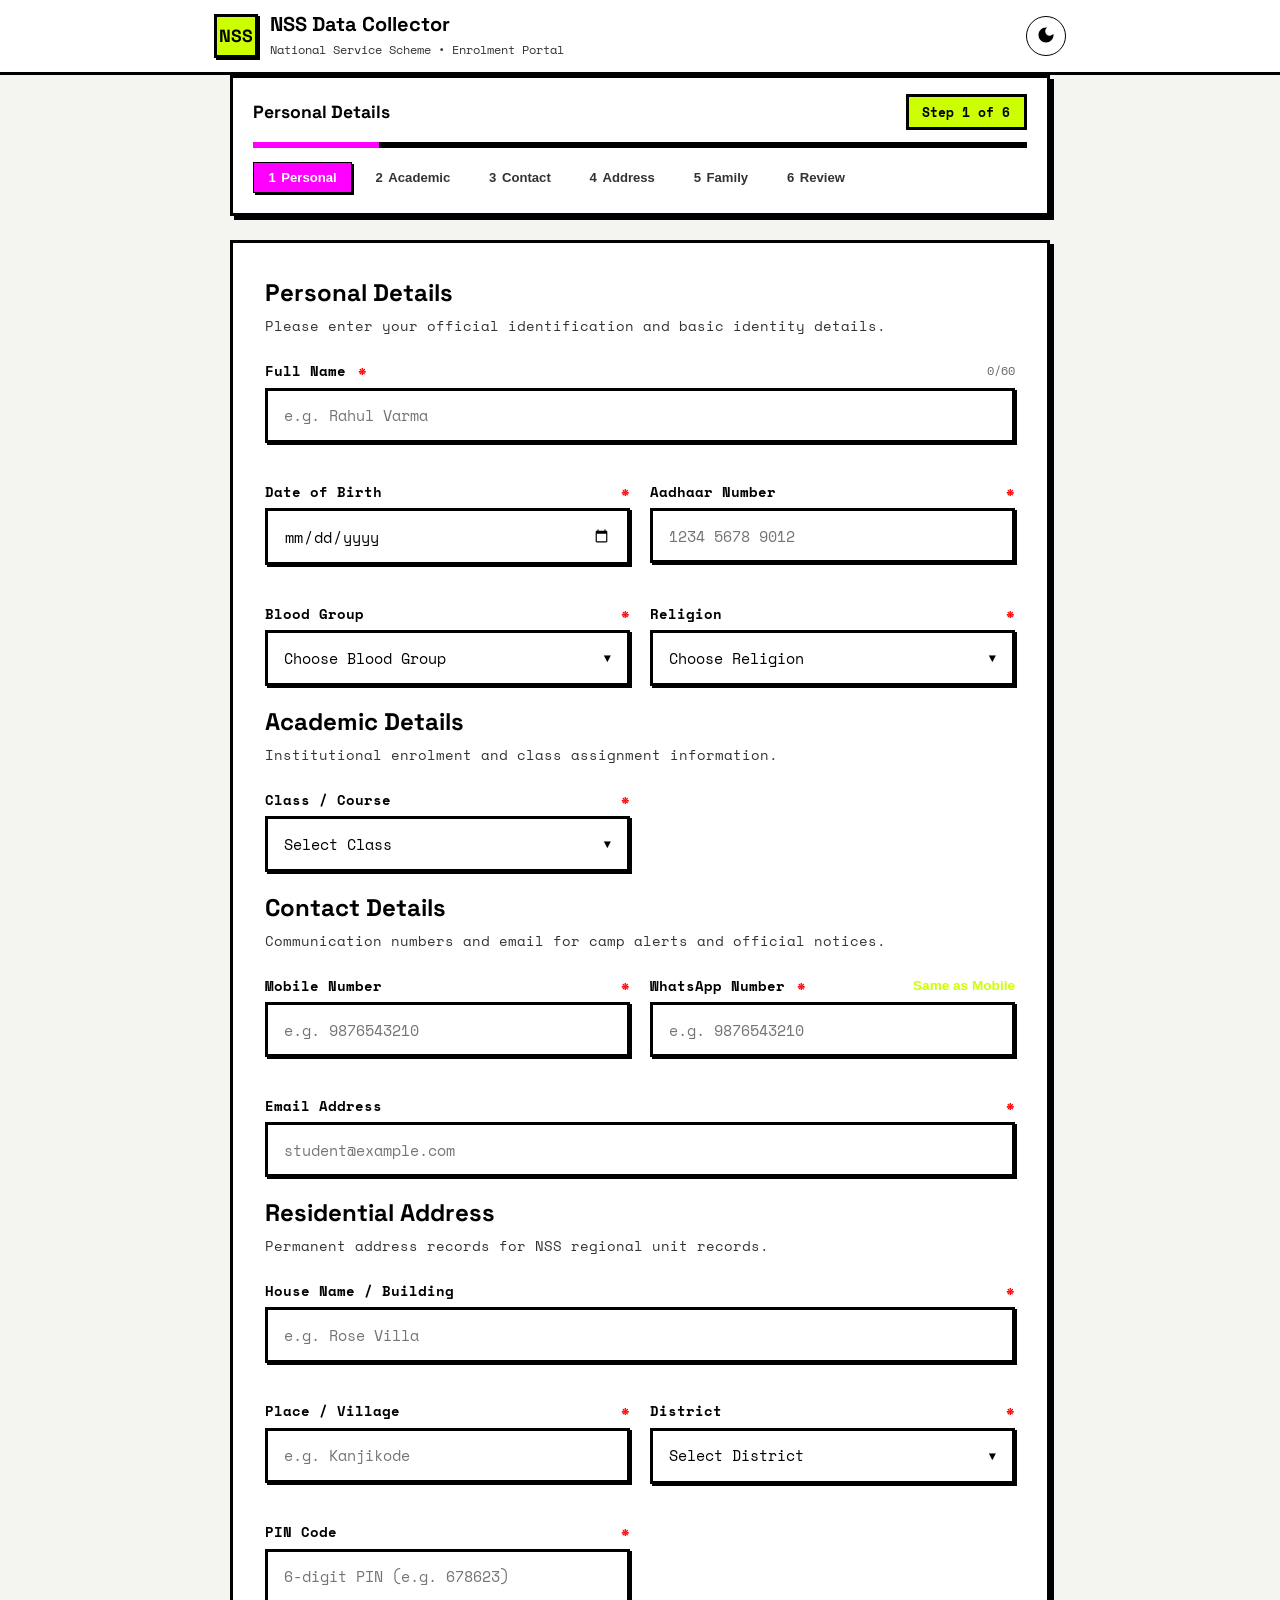
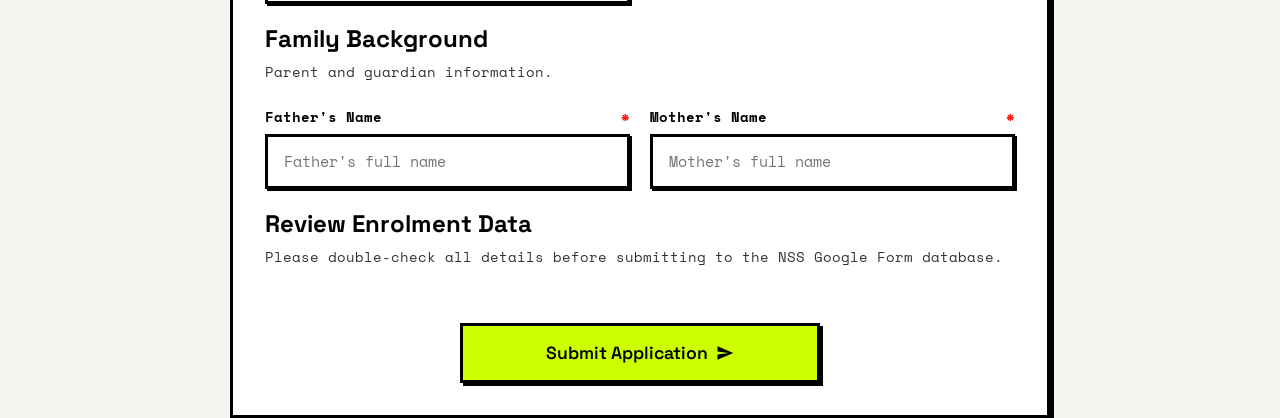
==== commit 59f7cf69: "Update UI components" ====
--- a/index.html
+++ b/index.html
@@ -87,8 +87,8 @@
 
           <!-- Date of Birth -->
           <div class="form-group">
-            <label for="dob" class="form-label">Date of Birth (DD/MM/YYYY) <span class="label-required">*</span></label>
-            <input type="text" id="dob" class="input-control" placeholder="DD/MM/YYYY (e.g. 15/07/2008)" required data-validate maxlength="10" aria-describedby="dob-error">
+            <label for="dob" class="form-label">Date of Birth <span class="label-required">*</span></label>
+            <input type="date" id="dob" class="input-control" required data-validate aria-describedby="dob-error">
             <span id="dob-error" class="error-msg hidden" role="alert"></span>
             <div id="calculated-age-badge" class="age-badge hidden">🎂 Age: 0 Years</div>
             <input type="hidden" id="age" name="age">
@@ -156,14 +156,15 @@
             <span id="class-error" class="error-msg hidden" role="alert"></span>
           </div>
 
-          <!-- Division Dropdown -->
+          <!-- Division Dropdown (Temporarily Disabled) -->
+          <!--
           <div class="form-group">
             <label for="division" class="form-label">Division / Batch <span class="label-required">*</span></label>
             <select id="division" class="input-control" required data-validate aria-describedby="division-error">
-              <!-- Rendered dynamically -->
             </select>
             <span id="division-error" class="error-msg hidden" role="alert"></span>
           </div>
+          -->
 
           <!-- Roll Number Removed -->
 
@@ -306,38 +307,47 @@
         </div>
       </div>
 
-      <!-- Sticky Wizard Footer Buttons -->
-      <div class="wizard-footer-bar">
-        <button type="button" id="wizard-prev-btn" class="wizard-btn btn-secondary" style="visibility: hidden;">
-          <svg viewBox="0 0 24 24" class="btn-icon"><path fill="currentColor" d="M20 11H7.83l5.59-5.59L12 4l-8 8 8 8 1.41-1.41L7.83 13H20v-2z"/></svg>
-          <span>Previous</span>
-        </button>
-
-        <button type="button" id="wizard-next-btn" class="wizard-btn btn-primary">
-          <span>Next Step</span>
-          <svg viewBox="0 0 24 24" class="btn-icon"><path fill="currentColor" d="M12 4l-1.41 1.41L16.17 11H4v2h12.17l-5.58 5.59L12 20l8-8z"/></svg>
-        </button>
-      </div>
+
 
     </form>
   </main>
+
+  <!-- Aadhaar Confirmation Modal -->
+  <div id="aadhaar-confirm-modal" class="modal-overlay hidden" role="dialog" aria-modal="true" aria-labelledby="modal-aadhaar-title">
+    <div class="success-modal-card" style="max-width: 400px;">
+      <h3 id="modal-aadhaar-title" class="success-title" style="margin-top:0;">Confirm Aadhaar</h3>
+      <p class="success-desc">Please re-enter your Aadhaar number to confirm.</p>
+      
+      <div class="form-group" style="margin: 1.5rem 0;">
+        <input type="tel" id="confirm-aadhaar-input" class="input-control" placeholder="1234 5678 9012" maxlength="14" autocomplete="off" style="text-align: center; font-size: 1.2rem; letter-spacing: 2px;">
+      </div>
+
+      <div class="success-actions" style="grid-template-columns: 1fr 1fr;">
+        <button id="modal-aadhaar-cancel-btn" type="button" class="wizard-btn btn-secondary">
+          Cancel
+        </button>
+        <button id="modal-aadhaar-ok-btn" type="button" class="wizard-btn btn-primary">
+          OK
+        </button>
+      </div>
+    </div>
+  </div>
 
   <!-- Animated Success Overlay Modal with Canvas Confetti -->
   <div id="success-modal" class="modal-overlay hidden" role="dialog" aria-modal="true" aria-labelledby="modal-success-title">
     <canvas id="confetti-canvas"></canvas>
 
-    <div class="success-modal-card">
-      <div class="checkmark-badge-wrapper">
-        <svg viewBox="0 0 52 52" class="success-circle">
-          <circle cx="26" cy="26" r="24" fill="none" stroke="#10b981" stroke-width="4"/>
-          <path fill="none" stroke="#10b981" stroke-width="4" stroke-linecap="round" stroke-linejoin="round" d="M14 27l7 7 16-16" class="success-check-path"/>
+    <div class="success-modal-card" style="background: #fff; border: 4px solid #000; box-shadow: 8px 8px 0 #000; border-radius: 0; padding: 2.5rem 2rem;">
+      <div class="checkmark-badge-wrapper" style="width: 80px; height: 80px; margin: 0 auto 1.5rem auto; background: #cdff00; border: 4px solid #000; display: flex; align-items: center; justify-content: center; box-shadow: 4px 4px 0 #000; border-radius: 0;">
+        <svg viewBox="0 0 52 52" style="width: 50px; height: 50px; overflow: visible;">
+          <path fill="none" stroke="#000" stroke-width="6" stroke-linecap="square" stroke-linejoin="miter" d="M12 26l10 10 20-20" />
         </svg>
       </div>
 
       <h3 id="modal-success-title" class="success-title">Enrolment Submitted!</h3>
       <p class="success-desc">Your NSS Student Registration has been successfully recorded into the official Google Forms database.</p>
 
-      <div class="success-receipt-box">
+      <div class="success-receipt-box" style="background: #fff; border: 3px solid #000; box-shadow: 4px 4px 0 #000; border-radius: 0;">
         <div class="receipt-row">
           <span class="receipt-label">Applicant:</span>
           <span id="success-student-name" class="receipt-val">--</span>
@@ -357,14 +367,17 @@
       </div>
 
       <div class="success-actions">
-        <button id="success-pdf-btn" type="button" class="wizard-btn btn-secondary">
-          🖨️ Download PDF / Print
-        </button>
-        <button id="success-new-entry-btn" type="button" class="wizard-btn btn-primary">
-          ➕ New Entry
-        </button>
-        <button id="success-home-btn" type="button" class="wizard-btn btn-secondary">
-          🏠 Go Home
+        <button id="success-pdf-btn" type="button" class="wizard-btn btn-secondary" style="display: flex; align-items: center; justify-content: center; gap: 8px;">
+          <svg viewBox="0 0 24 24" class="btn-icon" style="width: 20px; height: 20px; stroke: currentColor; stroke-width: 2; fill: none; stroke-linecap: square; stroke-linejoin: miter;"><path d="M6 9V2h12v7M6 18H2v-9h20v9h-4M6 14h12v8H6z" /></svg>
+          Download PDF / Print
+        </button>
+        <button id="success-new-entry-btn" type="button" class="wizard-btn btn-primary" style="display: flex; align-items: center; justify-content: center; gap: 8px;">
+          <svg viewBox="0 0 24 24" class="btn-icon" style="width: 20px; height: 20px; stroke: currentColor; stroke-width: 3; fill: none; stroke-linecap: square; stroke-linejoin: miter;"><path d="M12 5v14M5 12h14" /></svg>
+          New Entry
+        </button>
+        <button id="success-home-btn" type="button" class="wizard-btn btn-secondary" style="display: flex; align-items: center; justify-content: center; gap: 8px;">
+          <svg viewBox="0 0 24 24" class="btn-icon" style="width: 20px; height: 20px; stroke: currentColor; stroke-width: 2; fill: none; stroke-linecap: square; stroke-linejoin: miter;"><path d="M3 10l9-7 9 7v11h-6v-7h-6v7H3z" /></svg>
+          Go Home
         </button>
       </div>
     </div>
--- a/css/style.css
+++ b/css/style.css
@@ -2,50 +2,54 @@
    MAIN CORE CSS & GLASSMORPHISM DESIGN SYSTEM
    ========================================================================== */
 
-@import url('https://fonts.googleapis.com/css2?family=Inter:wght@300;400;500;600;700&family=Outfit:wght@500;600;700;800&display=swap');
+@import url('https://fonts.googleapis.com/css2?family=Space+Grotesk:wght@400;600;700&family=Space+Mono:wght@400;700&display=swap');
 
 :root {
-  /* Light Mode Color System */
-  --bg-color: #f4f6fc;
-  --bg-gradient: radial-gradient(circle at 50% -20%, #e0e7ff 0%, #f4f6fc 70%);
-  --surface-glass: rgba(255, 255, 255, 0.78);
-  --surface-glass-border: rgba(255, 255, 255, 0.6);
-  --card-shadow: 0 12px 32px rgba(31, 38, 135, 0.08), 0 2px 6px rgba(0, 0, 0, 0.03);
+  /* Light Mode Color System - Brutalism */
+  --bg-color: #f4f4f0;
+  --bg-gradient: none;
+  --surface-glass: #ffffff;
+  --surface-glass-border: #000000;
+  --card-shadow: 4px 4px 0px #000000;
   
-  --text-main: #1e293b;
-  --text-muted: #64748b;
-  --text-subtle: #94a3b8;
-
-  --input-bg: rgba(255, 255, 255, 0.85);
-  --input-border: #e2e8f0;
-  --input-focus-border: #4f46e5;
-  --input-focus-glow: rgba(79, 70, 229, 0.2);
-
-  --primary-accent: #4f46e5;
-  --primary-gradient: linear-gradient(135deg, #4f46e5 0%, #3b82f6 100%);
-  --primary-hover: #4338ca;
-
-  --success-color: #10b981;
-  --warning-color: #f59e0b;
-  --danger-color: #ef4444;
+  --text-main: #000000;
+  --text-muted: #333333;
+  --text-subtle: #666666;
+
+  --input-bg: #ffffff;
+  --input-border: #000000;
+  --input-focus-border: #000000;
+  --input-focus-glow: transparent;
+
+  --primary-accent: #ccff00; /* Neon yellow */
+  --primary-gradient: none;
+  --primary-hover: #b3e600;
+
+  --secondary-accent: #ff00ff; /* Hot pink */
+
+  --success-color: #00ff00;
+  --warning-color: #ffff00;
+  --danger-color: #ff0000;
   
-  --pill-bg: rgba(226, 232, 240, 0.6);
-  --pill-active-bg: #4f46e5;
+  --pill-bg: #ffffff;
+  --pill-active-bg: var(--secondary-accent);
   --pill-active-text: #ffffff;
 
-  --toast-bg: rgba(255, 255, 255, 0.95);
-  --toast-text: #1e293b;
-
-  --badge-bg: rgba(79, 70, 229, 0.1);
-  --badge-text: #4f46e5;
-
-  --radius-lg: 24px;
-  --radius-md: 16px;
-  --radius-sm: 10px;
-  --radius-pill: 9999px;
+  --toast-bg: #ffffff;
+  --toast-text: #000000;
+
+  --badge-bg: var(--primary-accent);
+  --badge-text: #000000;
+
+  --radius-lg: 0px;
+  --radius-md: 0px;
+  --radius-sm: 0px;
+  --radius-pill: 0px;
   
-  --font-heading: 'Outfit', -apple-system, BlinkMacSystemFont, sans-serif;
-  --font-body: 'Inter', -apple-system, BlinkMacSystemFont, sans-serif;
+  --border-width: 3px;
+  
+  --font-heading: 'Space Grotesk', -apple-system, BlinkMacSystemFont, sans-serif;
+  --font-body: 'Space Mono', monospace;
 }
 
 /* Reset & Global Elements */
@@ -54,6 +58,10 @@
   margin: 0;
   padding: 0;
   -webkit-tap-highlight-color: transparent;
+}
+
+.no-scroll {
+  overflow: hidden !important;
 }
 
 html, body {
@@ -72,9 +80,7 @@
 /* Glassmorphism Card Container */
 .glass-card {
   background: var(--surface-glass);
-  backdrop-filter: blur(16px);
-  -webkit-backdrop-filter: blur(16px);
-  border: 1px solid var(--surface-glass-border);
+  border: var(--border-width) solid var(--surface-glass-border);
   box-shadow: var(--card-shadow);
   border-radius: var(--radius-lg);
   padding: 2rem;
@@ -86,10 +92,8 @@
   position: sticky;
   top: 0;
   z-index: 100;
-  background: rgba(255, 255, 255, 0.8);
-  backdrop-filter: blur(16px);
-  -webkit-backdrop-filter: blur(16px);
-  border-bottom: 1px solid var(--input-border);
+  background: #ffffff;
+  border-bottom: var(--border-width) solid var(--input-border);
   transition: all 0.3s ease;
 }
 
@@ -112,15 +116,16 @@
   width: 44px;
   height: 44px;
   border-radius: var(--radius-md);
-  background: var(--primary-gradient);
-  color: #fff;
+  background: var(--primary-accent);
+  border: var(--border-width) solid #000000;
+  color: #000000;
   display: flex;
   align-items: center;
   justify-content: center;
   font-family: var(--font-heading);
   font-weight: 800;
   font-size: 1.1rem;
-  box-shadow: 0 4px 12px rgba(79, 70, 229, 0.3);
+  box-shadow: 2px 2px 0px #000000;
 }
 
 .nss-brand-text h1 {
@@ -179,12 +184,10 @@
   top: 61px;
   z-index: 95;
   background: var(--surface-glass);
-  backdrop-filter: blur(16px);
-  -webkit-backdrop-filter: blur(16px);
   border-radius: var(--radius-md);
   padding: 1rem 1.25rem;
   margin-bottom: 1.5rem;
-  border: 1px solid var(--surface-glass-border);
+  border: var(--border-width) solid var(--surface-glass-border);
   box-shadow: var(--card-shadow);
 }
 
@@ -205,6 +208,7 @@
 .step-badge-pill {
   background: var(--badge-bg);
   color: var(--badge-text);
+  border: var(--border-width) solid #000000;
   padding: 0.35rem 0.85rem;
   border-radius: var(--radius-pill);
   font-size: 0.8rem;
@@ -224,7 +228,8 @@
 .wizard-progress-fill {
   height: 100%;
   width: 14.28%;
-  background: var(--primary-gradient);
+  background: var(--secondary-accent);
+  border-right: var(--border-width) solid #000000;
   border-radius: var(--radius-pill);
   transition: width 0.4s cubic-bezier(0.16, 1, 0.3, 1);
 }
@@ -262,12 +267,14 @@
 .step-pill.active {
   background: var(--pill-active-bg);
   color: var(--pill-active-text);
-  box-shadow: 0 4px 12px rgba(79, 70, 229, 0.3);
+  border-color: #000000;
+  box-shadow: 2px 2px 0px #000000;
 }
 
 .step-pill.completed {
-  background: rgba(16, 185, 129, 0.15);
-  color: var(--success-color);
+  background: var(--primary-accent);
+  color: #000000;
+  border-color: #000000;
 }
 
 /* Form Section Headers */
@@ -345,12 +352,13 @@
   font-size: 0.95rem;
   color: var(--text-main);
   background: var(--input-bg);
-  border: 1px solid var(--input-border);
+  border: var(--border-width) solid var(--input-border);
   border-radius: var(--radius-md);
   outline: none;
   transition: all 0.25s ease;
   appearance: none;
   -webkit-appearance: none;
+  box-shadow: 2px 2px 0px #000000;
 }
 
 textarea.input-control {
@@ -360,7 +368,7 @@
 
 .input-control:focus {
   border-color: var(--input-focus-border);
-  box-shadow: 0 0 0 3.5px var(--input-focus-glow);
+  box-shadow: 4px 4px 0px #000000;
   background: var(--surface-glass);
 }
 
@@ -432,19 +440,20 @@
   gap: 0.5rem;
   padding: 0.85rem;
   background: var(--input-bg);
-  border: 1px solid var(--input-border);
+  border: var(--border-width) solid var(--input-border);
   border-radius: var(--radius-md);
   font-size: 0.9rem;
   font-weight: 600;
   color: var(--text-main);
   transition: all 0.25s ease;
+  box-shadow: 2px 2px 0px #000000;
 }
 
 .radio-pill-card input[type="radio"]:checked + .pill-content {
   background: var(--primary-accent);
-  color: #ffffff;
-  border-color: var(--primary-accent);
-  box-shadow: 0 4px 14px rgba(79, 70, 229, 0.35);
+  color: #000000;
+  border-color: #000000;
+  box-shadow: 4px 4px 0px #000000;
 }
 
 
@@ -502,30 +511,32 @@
   font-family: var(--font-heading);
   font-size: 0.95rem;
   font-weight: 600;
-  border: none;
+  border: var(--border-width) solid #000000;
   cursor: pointer;
   transition: all 0.25s cubic-bezier(0.16, 1, 0.3, 1);
+  box-shadow: 3px 3px 0px #000000;
 }
 
 .btn-secondary {
   background: var(--input-bg);
   color: var(--text-main);
-  border: 1px solid var(--input-border);
 }
 
 .btn-secondary:hover {
   background: var(--pill-bg);
+  transform: translate(-2px, -2px);
+  box-shadow: 5px 5px 0px #000000;
 }
 
 .btn-primary {
-  background: var(--primary-gradient);
-  color: #ffffff;
-  box-shadow: 0 6px 20px rgba(79, 70, 229, 0.35);
+  background: var(--primary-accent);
+  color: #000000;
 }
 
 .btn-primary:hover {
-  transform: translateY(-2px);
-  box-shadow: 0 8px 24px rgba(79, 70, 229, 0.45);
+  background: var(--primary-hover);
+  transform: translate(-2px, -2px);
+  box-shadow: 5px 5px 0px #000000;
 }
 
 .btn-icon {
@@ -699,6 +710,8 @@
   width: 100%;
   text-align: center;
   box-shadow: 0 24px 60px rgba(0, 0, 0, 0.4);
+  max-height: 90vh;
+  overflow-y: auto;
 }
 
 .checkmark-badge-wrapper {
@@ -746,6 +759,9 @@
 
 .receipt-val {
   font-weight: 600;
+  text-align: right;
+  word-break: break-word;
+  max-width: 65%;
 }
 
 .success-actions {
@@ -755,3 +771,120 @@
   gap: 0.75rem;
   flex-wrap: wrap;
 }
+
+/* Custom Brutalist Select Dropdown */
+.custom-select-wrapper {
+  position: relative;
+  width: 100%;
+}
+
+/* Hide native select when custom is active */
+select.input-control.customized {
+  display: none !important;
+}
+
+.custom-select-trigger {
+  width: 100%;
+  padding: 0.85rem 1rem;
+  font-family: var(--font-body);
+  font-size: 0.95rem;
+  color: var(--text-main);
+  background: var(--input-bg);
+  border: var(--border-width) solid var(--input-border);
+  border-radius: var(--radius-md);
+  outline: none;
+  cursor: pointer;
+  box-shadow: 2px 2px 0px #000000;
+  display: flex;
+  justify-content: space-between;
+  align-items: center;
+  transition: all 0.25s ease;
+}
+
+.custom-select-trigger::after {
+  content: "▼";
+  font-size: 0.75rem;
+  margin-left: 0.5rem;
+  transition: transform 0.3s ease;
+}
+
+.custom-select-wrapper.open .custom-select-trigger {
+  border-color: var(--input-focus-border);
+  box-shadow: 4px 4px 0px #000000;
+  background: var(--surface-glass);
+}
+
+.custom-select-wrapper.open .custom-select-trigger::after {
+  transform: rotate(180deg);
+}
+
+.custom-options-list {
+  position: absolute;
+  top: 100%;
+  left: 0;
+  width: 100%;
+  background: var(--surface-glass);
+  border: var(--border-width) solid var(--surface-glass-border);
+  box-shadow: 4px 4px 0px #000000;
+  border-radius: var(--radius-md);
+  margin-top: 5px;
+  max-height: 250px;
+  overflow-y: auto;
+  z-index: 50;
+  opacity: 0;
+  visibility: hidden;
+  transform: translateY(-10px);
+  transition: all 0.2s ease;
+}
+
+.custom-select-wrapper.open .custom-options-list {
+  opacity: 1;
+  visibility: visible;
+  transform: translateY(0);
+}
+
+.custom-option {
+  padding: 0.75rem 1rem;
+  cursor: pointer;
+  font-size: 0.95rem;
+  border-bottom: 1px solid var(--input-border);
+  transition: background-color 0.2s ease;
+}
+
+.custom-option.disabled {
+  color: var(--text-subtle);
+  cursor: not-allowed;
+  background-color: var(--input-bg);
+}
+
+.custom-option:last-child {
+  border-bottom: none;
+}
+
+.custom-option:not(.disabled):hover {
+  background-color: #cccccc;
+  color: var(--text-main);
+}
+
+.custom-option.selected {
+  background-color: var(--primary-accent);
+  color: #000000;
+  font-weight: bold;
+}
+
+/* Custom Scrollbar for Brutalism */
+.custom-options-list::-webkit-scrollbar {
+  width: 12px;
+}
+.custom-options-list::-webkit-scrollbar-track {
+  background: var(--surface-glass);
+  border-left: var(--border-width) solid var(--input-border);
+}
+.custom-options-list::-webkit-scrollbar-thumb {
+  background: var(--text-main);
+  border: 2px solid var(--surface-glass);
+}
+.custom-options-list::-webkit-scrollbar-thumb:hover {
+  background: var(--text-muted);
+}
+
--- a/css/dark.css
+++ b/css/dark.css
@@ -1,59 +1,61 @@
 /* ==========================================================================
-   DARK MODE COLOR TOKENS & OVERRIDES
+   DARK MODE COLOR TOKENS & OVERRIDES - BRUTALISM
    ========================================================================== */
 
 [data-theme="dark"] {
-  --bg-color: #0b0f19;
-  --bg-gradient: radial-gradient(circle at 50% -20%, #1e1b4b 0%, #0b0f19 70%);
-  --surface-glass: rgba(17, 24, 39, 0.7);
-  --surface-glass-border: rgba(255, 255, 255, 0.1);
-  --card-shadow: 0 12px 32px rgba(0, 0, 0, 0.4), 0 2px 6px rgba(0, 0, 0, 0.2);
+  --bg-color: #000000;
+  --bg-gradient: none;
+  --surface-glass: #000000;
+  --surface-glass-border: #ffffff;
+  --card-shadow: 4px 4px 0px #ffffff;
   
-  --text-main: #f3f4f6;
-  --text-muted: #9ca3af;
-  --text-subtle: #6b7280;
+  --text-main: #ffffff;
+  --text-muted: #cccccc;
+  --text-subtle: #999999;
 
-  --input-bg: rgba(31, 41, 55, 0.6);
-  --input-border: rgba(255, 255, 255, 0.12);
-  --input-focus-border: #6366f1;
-  --input-focus-glow: rgba(99, 102, 241, 0.3);
+  --input-bg: #000000;
+  --input-border: #ffffff;
+  --input-focus-border: #ffffff;
+  --input-focus-glow: transparent;
 
-  --primary-accent: #6366f1;
-  --primary-gradient: linear-gradient(135deg, #6366f1 0%, #4f46e5 100%);
-  --primary-hover: #4f46e5;
+  --primary-accent: #ff00ff; /* Hot pink for dark mode */
+  --primary-gradient: none;
+  --primary-hover: #e600e6;
   
-  --pill-bg: rgba(31, 41, 55, 0.5);
-  --pill-active-bg: #6366f1;
-  --pill-active-text: #ffffff;
+  --secondary-accent: #ccff00; /* Neon yellow */
 
-  --toast-bg: rgba(17, 24, 39, 0.95);
-  --toast-text: #f3f4f6;
+  --pill-bg: #000000;
+  --pill-active-bg: var(--secondary-accent);
+  --pill-active-text: #000000;
 
-  --badge-bg: rgba(99, 102, 241, 0.2);
-  --badge-text: #a5b4fc;
+  --toast-bg: #000000;
+  --toast-text: #ffffff;
+
+  --badge-bg: var(--primary-accent);
+  --badge-text: #000000;
 }
 
-/* Subtle Dark Mode Glow Accents */
+/* Subtle Dark Mode Accents removed for brutalism */
 [data-theme="dark"] .glass-card {
-  box-shadow: 0 16px 40px rgba(0, 0, 0, 0.5), inset 0 1px 0 rgba(255, 255, 255, 0.08);
+  box-shadow: 4px 4px 0px #ffffff;
 }
 
 [data-theme="dark"] .top-nav {
-  background: rgba(11, 15, 25, 0.85);
-  border-bottom-color: rgba(255, 255, 255, 0.08);
+  background: #000000;
+  border-bottom-color: #ffffff;
 }
 
 [data-theme="dark"] .wizard-header-sticky {
-  background: rgba(11, 15, 25, 0.85);
-  border-bottom-color: rgba(255, 255, 255, 0.08);
+  background: #000000;
+  border-color: #ffffff;
 }
 
 [data-theme="dark"] select option {
-  background-color: #111827;
-  color: #f3f4f6;
+  background-color: #000000;
+  color: #ffffff;
 }
 
 [data-theme="dark"] .review-section-card {
-  background: rgba(31, 41, 55, 0.4);
-  border-color: rgba(255, 255, 255, 0.1);
+  background: #000000;
+  border-color: #ffffff;
 }
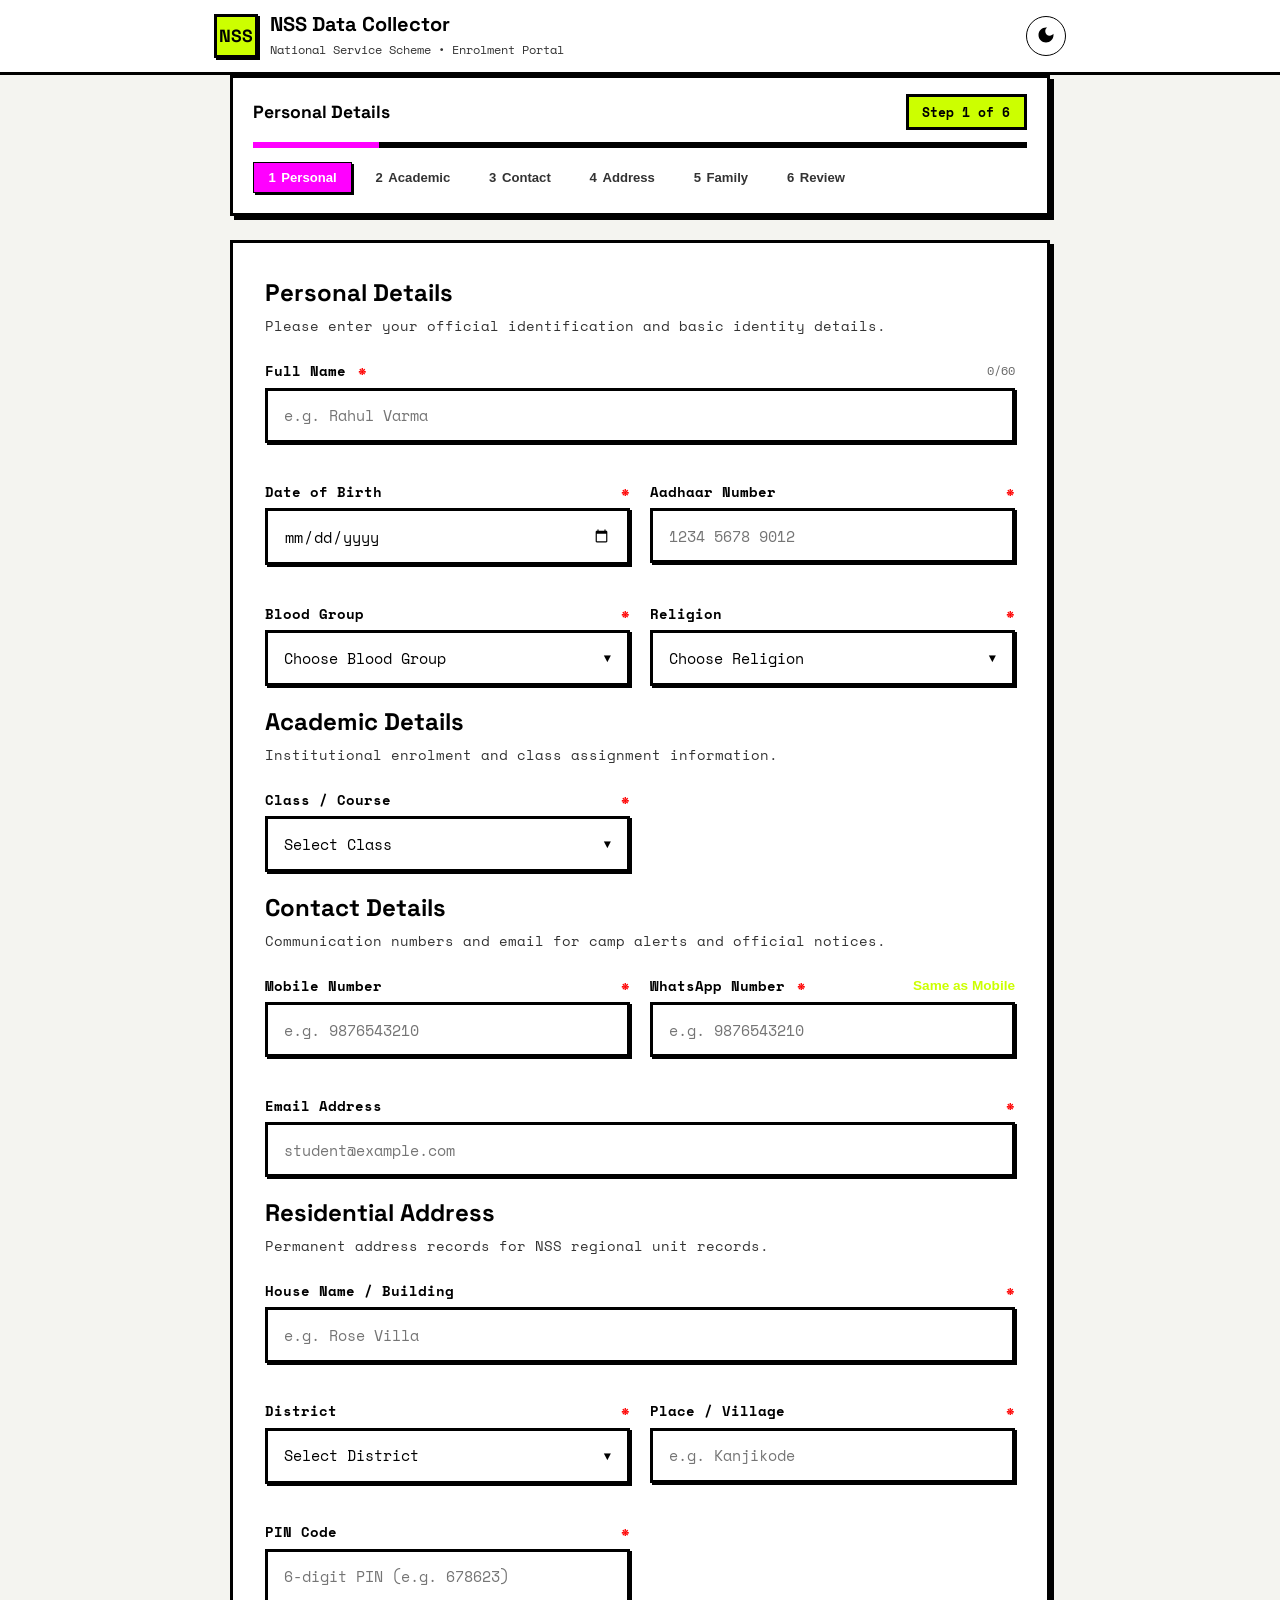
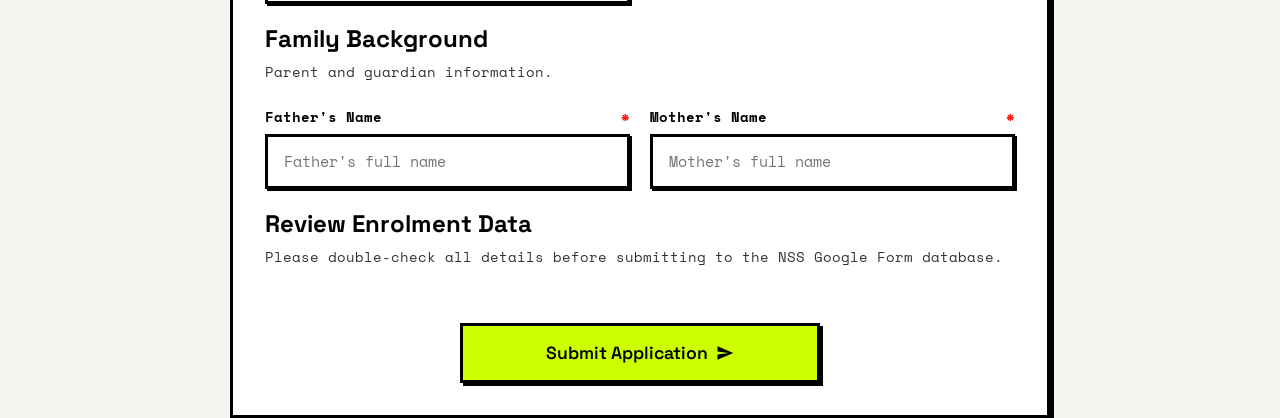
==== commit 2081b843: "Update project" ====
--- a/index.html
+++ b/index.html
@@ -223,17 +223,6 @@
             <span id="houseName-error" class="error-msg hidden" role="alert"></span>
           </div>
 
-          <!-- Place -->
-          <div class="form-group">
-            <label for="place" class="form-label">Place / Village <span class="label-required">*</span></label>
-            <input type="text" id="place" class="input-control" placeholder="e.g. Kanjikode" required data-validate aria-describedby="place-error">
-            <span id="place-error" class="error-msg hidden" role="alert"></span>
-          </div>
-
-          <!-- Post Office Removed -->
-
-          <!-- Panchayat Removed -->
-
           <!-- District Cascading Dropdown -->
           <div class="form-group">
             <label for="district" class="form-label">District <span class="label-required">*</span></label>
@@ -241,6 +230,14 @@
               <!-- Rendered dynamically -->
             </select>
             <span id="district-error" class="error-msg hidden" role="alert"></span>
+          </div>
+
+          <!-- Place -->
+          <div class="form-group autocomplete-container" style="position: relative;">
+            <label for="place" class="form-label">Place / Village <span class="label-required">*</span></label>
+            <input type="text" id="place" class="input-control" placeholder="e.g. Kanjikode" autocomplete="off" required data-validate aria-describedby="place-error">
+            <div id="place-autocomplete-list" class="custom-options-list"></div>
+            <span id="place-error" class="error-msg hidden" role="alert"></span>
           </div>
 
           <!-- Taluk Dropdown Removed -->
--- a/css/style.css
+++ b/css/style.css
@@ -837,7 +837,8 @@
   transition: all 0.2s ease;
 }
 
-.custom-select-wrapper.open .custom-options-list {
+.custom-select-wrapper.open .custom-options-list,
+.autocomplete-container.open .custom-options-list {
   opacity: 1;
   visibility: visible;
   transform: translateY(0);
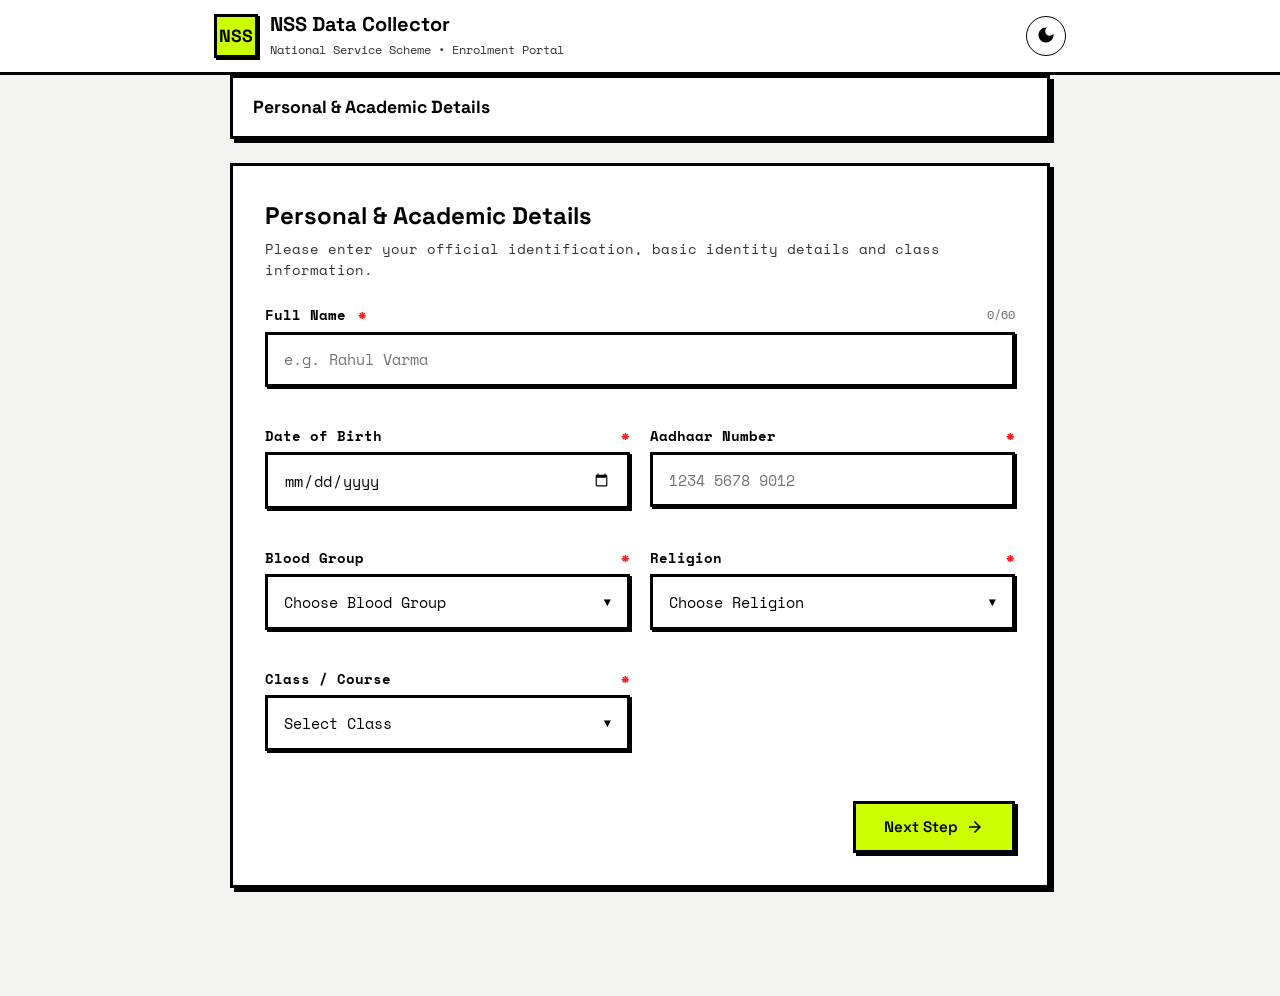
==== commit 3179d1b3: "Update project" ====
--- a/index.html
+++ b/index.html
@@ -41,37 +41,21 @@
   <!-- Main Web App Container -->
   <main class="main-app-container">
 
-    <!-- Sticky Wizard Header & Progress Controls -->
-    <section id="wizard-header" class="wizard-header-sticky">
-      <div class="wizard-info-row">
-        <h2 id="wizard-step-title" class="wizard-step-title">Personal Details</h2>
-        <span id="wizard-step-badge" class="step-badge-pill">Step 1 of 7</span>
-      </div>
-
-      <!-- Segmented Progress Bar Track -->
-      <div class="wizard-progress-track" role="progressbar" aria-valuenow="1" aria-valuemin="1" aria-valuemax="7">
-        <div id="wizard-progress-fill" class="wizard-progress-fill"></div>
-      </div>
-
-      <!-- Scrollable Step Pills Bar -->
-      <div class="step-pills-scroll" role="tablist" aria-label="Wizard Steps">
-        <button class="step-pill active" role="tab" aria-selected="true" data-step-target="1"><span class="pill-num">1</span> <span class="pill-text">Personal</span></button>
-        <button class="step-pill" role="tab" aria-selected="false" data-step-target="2"><span class="pill-num">2</span> <span class="pill-text">Academic</span></button>
-        <button class="step-pill" role="tab" aria-selected="false" data-step-target="3"><span class="pill-num">3</span> <span class="pill-text">Contact</span></button>
-        <button class="step-pill" role="tab" aria-selected="false" data-step-target="4"><span class="pill-num">4</span> <span class="pill-text">Address</span></button>
-        <button class="step-pill" role="tab" aria-selected="false" data-step-target="5"><span class="pill-num">5</span> <span class="pill-text">Family</span></button>
-        <button class="step-pill" role="tab" aria-selected="false" data-step-target="6"><span class="pill-num">6</span> <span class="pill-text">Review</span></button>
+    <!-- Simple Page Header -->
+    <section id="wizard-header" class="wizard-header-sticky" style="padding-bottom: 1rem;">
+      <div class="wizard-info-row" style="margin-bottom: 0;">
+        <h2 id="wizard-step-title" class="wizard-step-title" style="margin: 0;">Personal & Academic Details</h2>
       </div>
     </section>
 
     <!-- Main Glassmorphism Form Card -->
     <form id="nss-main-form" class="glass-card" novalidate autocomplete="on">
 
-      <!-- ==================== STEP 1: PERSONAL DETAILS ==================== -->
+      <!-- ==================== STEP 1: PERSONAL & ACADEMIC DETAILS ==================== -->
       <div class="form-step active" data-step="1">
         <div class="form-section-header">
-          <h2>Personal Details</h2>
-          <p>Please enter your official identification and basic identity details.</p>
+          <h2>Personal & Academic Details</h2>
+          <p>Please enter your official identification, basic identity details and class information.</p>
         </div>
 
         <div class="form-grid-2">
@@ -134,19 +118,6 @@
           </div>
 
 
-        </div>
-      </div>
-
-      <!-- ==================== STEP 2: ACADEMIC DETAILS ==================== -->
-      <div class="form-step" data-step="2">
-        <div class="form-section-header">
-          <h2>Academic Details</h2>
-          <p>Institutional enrolment and class assignment information.</p>
-        </div>
-
-        <div class="form-grid-2">
-          <!-- Admission Number Removed -->
-
           <!-- Class Dropdown -->
           <div class="form-group">
             <label for="class" class="form-label">Class / Course <span class="label-required">*</span></label>
@@ -156,152 +127,15 @@
             <span id="class-error" class="error-msg hidden" role="alert"></span>
           </div>
 
-          <!-- Division Dropdown (Temporarily Disabled) -->
-          <!--
-          <div class="form-group">
-            <label for="division" class="form-label">Division / Batch <span class="label-required">*</span></label>
-            <select id="division" class="input-control" required data-validate aria-describedby="division-error">
-            </select>
-            <span id="division-error" class="error-msg hidden" role="alert"></span>
-          </div>
-          -->
-
-          <!-- Roll Number Removed -->
-
-          <!-- NSS Batch Removed -->
-        </div>
-      </div>
-
-      <!-- ==================== STEP 3: CONTACT DETAILS ==================== -->
-      <div class="form-step" data-step="3">
-        <div class="form-section-header">
-          <h2>Contact Details</h2>
-          <p>Communication numbers and email for camp alerts and official notices.</p>
-        </div>
-
-        <div class="form-grid-2">
-          <!-- Mobile Number -->
-          <div class="form-group">
-            <label for="mobile" class="form-label">Mobile Number <span class="label-required">*</span></label>
-            <input type="tel" id="mobile" class="input-control" placeholder="e.g. 9876543210" required data-validate maxlength="10" autocomplete="tel" aria-describedby="mobile-error">
-            <span id="mobile-error" class="error-msg hidden" role="alert"></span>
-          </div>
-
-          <!-- WhatsApp Number -->
-          <div class="form-group">
-            <label for="whatsapp" class="form-label">
-              <span>WhatsApp Number <span class="label-required">*</span></span>
-              <button type="button" id="copy-mobile-to-wa-btn" class="btn-text">Same as Mobile</button>
-            </label>
-            <input type="tel" id="whatsapp" class="input-control" placeholder="e.g. 9876543210" required data-validate maxlength="10" aria-describedby="whatsapp-error">
-            <span id="whatsapp-error" class="error-msg hidden" role="alert"></span>
-          </div>
-
-          <!-- Email -->
-          <div class="form-group full-width">
-            <label for="email" class="form-label">Email Address <span class="label-required">*</span></label>
-            <input type="email" id="email" class="input-control" placeholder="student@example.com" required data-validate autocomplete="email" aria-describedby="email-error">
-            <span id="email-error" class="error-msg hidden" role="alert"></span>
-          </div>
-
-          <!-- Emergency Contact Number Removed -->
-        </div>
-      </div>
-
-      <!-- ==================== STEP 4: ADDRESS DETAILS ==================== -->
-      <div class="form-step" data-step="4">
-        <div class="form-section-header">
-          <h2>Residential Address</h2>
-          <p>Permanent address records for NSS regional unit records.</p>
-        </div>
-
-        <div class="form-grid-2">
-          <!-- House Name -->
-          <div class="form-group full-width">
-            <label for="houseName" class="form-label">House Name / Building <span class="label-required">*</span></label>
-            <input type="text" id="houseName" class="input-control" placeholder="e.g. Rose Villa" required data-validate aria-describedby="houseName-error">
-            <span id="houseName-error" class="error-msg hidden" role="alert"></span>
-          </div>
-
-          <!-- District Cascading Dropdown -->
-          <div class="form-group">
-            <label for="district" class="form-label">District <span class="label-required">*</span></label>
-            <select id="district" class="input-control" required data-validate aria-describedby="district-error">
-              <!-- Rendered dynamically -->
-            </select>
-            <span id="district-error" class="error-msg hidden" role="alert"></span>
-          </div>
-
-          <!-- Place -->
-          <div class="form-group autocomplete-container" style="position: relative;">
-            <label for="place" class="form-label">Place / Village <span class="label-required">*</span></label>
-            <input type="text" id="place" class="input-control" placeholder="e.g. Kanjikode" autocomplete="off" required data-validate aria-describedby="place-error">
-            <div id="place-autocomplete-list" class="custom-options-list"></div>
-            <span id="place-error" class="error-msg hidden" role="alert"></span>
-          </div>
-
-          <!-- Taluk Dropdown Removed -->
-
-          <!-- State Removed -->
-
-          <!-- PIN Code -->
-          <div class="form-group">
-            <label for="pin" class="form-label">PIN Code <span class="label-required">*</span></label>
-            <input type="text" id="pin" class="input-control" placeholder="6-digit PIN (e.g. 678623)" required data-validate maxlength="6" aria-describedby="pin-error">
-            <span id="pin-error" class="error-msg hidden" role="alert"></span>
-          </div>
-        </div>
-      </div>
-
-      <!-- ==================== STEP 5: FAMILY DETAILS ==================== -->
-      <div class="form-step" data-step="5">
-        <div class="form-section-header">
-          <h2>Family Background</h2>
-          <p>Parent and guardian information.</p>
-        </div>
-
-        <div class="form-grid-2">
-          <!-- Father Name -->
-          <div class="form-group">
-            <label for="fatherName" class="form-label">Father's Name <span class="label-required">*</span></label>
-            <input type="text" id="fatherName" class="input-control" placeholder="Father's full name" required data-validate aria-describedby="fatherName-error">
-            <span id="fatherName-error" class="error-msg hidden" role="alert"></span>
-          </div>
-
-          <!-- Mother Name -->
-          <div class="form-group">
-            <label for="motherName" class="form-label">Mother's Name <span class="label-required">*</span></label>
-            <input type="text" id="motherName" class="input-control" placeholder="Mother's full name" required data-validate aria-describedby="motherName-error">
-            <span id="motherName-error" class="error-msg hidden" role="alert"></span>
-          </div>
-
-          <!-- Guardian Removed -->
-
-          <!-- Occupation Removed -->
-
-          <!-- Annual Income Removed -->
-        </div>
-      </div>
-
-      <!-- ==================== STEP 6: REVIEW & SUBMIT ==================== -->
-      <div class="form-step" data-step="6">
-        <div class="form-section-header">
-          <h2>Review Enrolment Data</h2>
-          <p>Please double-check all details before submitting to the NSS Google Form database.</p>
-        </div>
-
-        <!-- Dynamic Review Summary Cards Output Container -->
-        <div id="review-summary-container" class="review-summary-wrapper">
-          <!-- Populated dynamically by js/submit.js -->
-        </div>
-
-        <!-- Submit Button Box -->
-        <div style="text-align: center; margin-top: 2rem;">
-          <button type="button" id="final-submit-btn" class="wizard-btn btn-primary" style="padding: 1rem 3rem; font-size: 1.1rem; width: 100%; max-width: 360px; justify-content: center;">
-            <span>Submit Application</span>
-            <svg viewBox="0 0 24 24" class="btn-icon"><path fill="currentColor" d="M2.01 21L23 12 2.01 3 2 10l15 2-15 2z"/></svg>
-          </button>
-        </div>
+        </div>
+      </div>
+
+      <!-- Navigation Buttons -->
+      <div class="wizard-footer-nav" style="display: flex; gap: 1rem; justify-content: flex-end; margin-top: 2rem;">
+        <button type="button" id="next-page-btn" class="wizard-btn btn-primary" data-next="contact.html">
+          <span>Next Step</span>
+          <svg viewBox="0 0 24 24" class="btn-icon"><path fill="currentColor" d="M12 4l-1.41 1.41L16.17 11H4v2h12.17l-5.58 5.59L12 20l8-8z"/></svg>
+        </button>
       </div>
 
 
@@ -386,7 +220,6 @@
   <script src="js/validation.js"></script>
   <script src="js/storage.js"></script>
   <script src="js/ui.js"></script>
-  <script src="js/wizard.js"></script>
   <script src="js/submit.js"></script>
   <script src="js/app.js"></script>
 </body>
--- a/css/style.css
+++ b/css/style.css
@@ -60,8 +60,10 @@
   -webkit-tap-highlight-color: transparent;
 }
 
-.no-scroll {
+body.no-scroll {
   overflow: hidden !important;
+  height: 100vh !important;
+  touch-action: none !important;
 }
 
 html, body {
@@ -551,7 +553,8 @@
 .btn-text {
   background: transparent;
   border: none;
-  color: var(--primary-accent);
+  color: var(--text-main);
+  text-decoration: underline;
   font-weight: 600;
   cursor: pointer;
   font-size: 0.85rem;
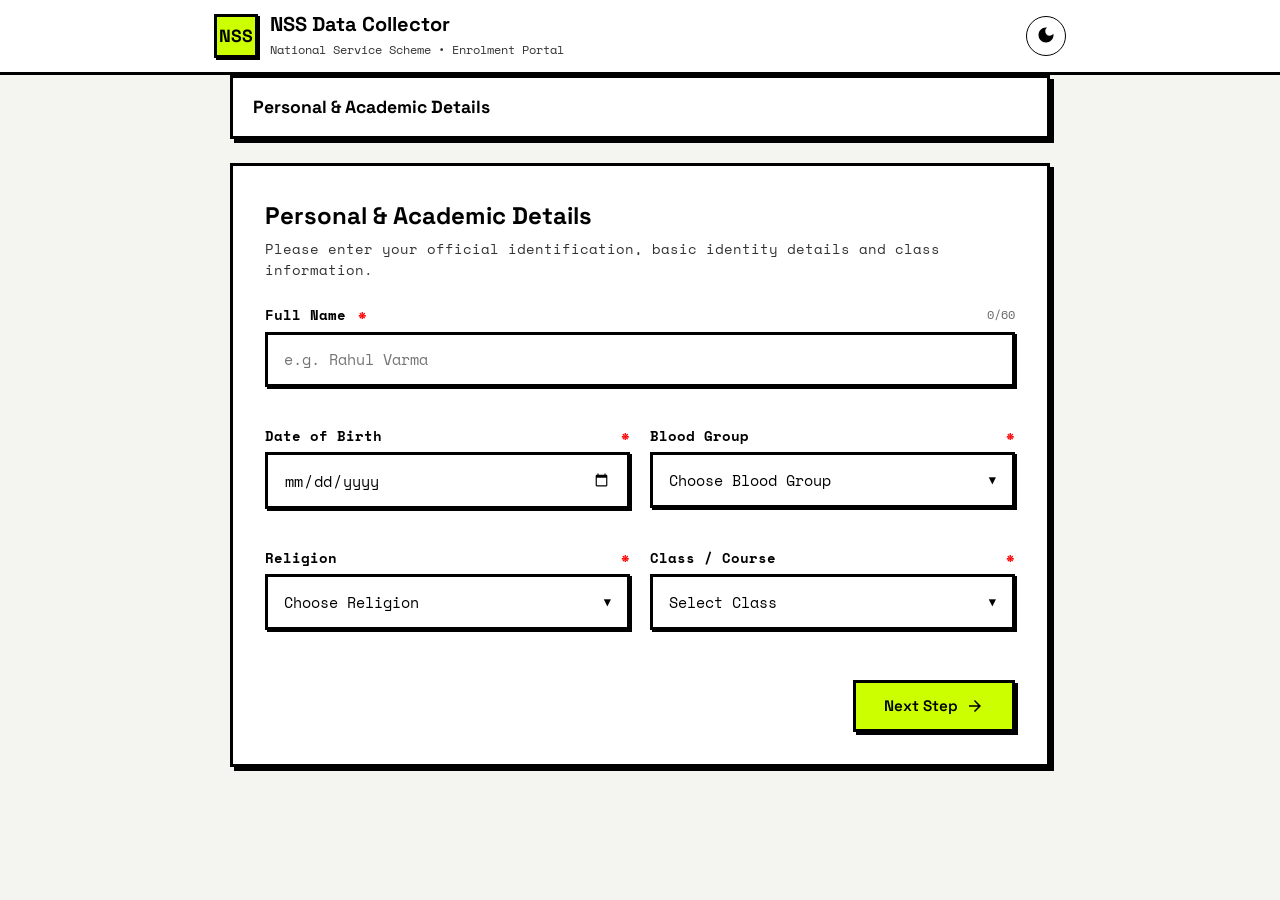
==== commit 9f935f9b: "Update project" ====
--- a/index.html
+++ b/index.html
@@ -79,11 +79,13 @@
           </div>
 
           <!-- Aadhaar Number -->
+          <!--
           <div class="form-group">
             <label for="aadhaar" class="form-label">Aadhaar Number <span class="label-required">*</span></label>
             <input type="text" id="aadhaar" class="input-control" placeholder="1234 5678 9012" required data-validate maxlength="14" aria-describedby="aadhaar-error">
             <span id="aadhaar-error" class="error-msg hidden" role="alert"></span>
           </div>
+          -->
 
           <!-- Gender Radio Pills Removed -->
 
@@ -144,6 +146,7 @@
   </main>
 
   <!-- Aadhaar Confirmation Modal -->
+  <!--
   <div id="aadhaar-confirm-modal" class="modal-overlay hidden" role="dialog" aria-modal="true" aria-labelledby="modal-aadhaar-title">
     <div class="success-modal-card" style="max-width: 400px;">
       <h3 id="modal-aadhaar-title" class="success-title" style="margin-top:0;">Confirm Aadhaar</h3>
@@ -163,6 +166,7 @@
       </div>
     </div>
   </div>
+  -->
 
   <!-- Animated Success Overlay Modal with Canvas Confetti -->
   <div id="success-modal" class="modal-overlay hidden" role="dialog" aria-modal="true" aria-labelledby="modal-success-title">
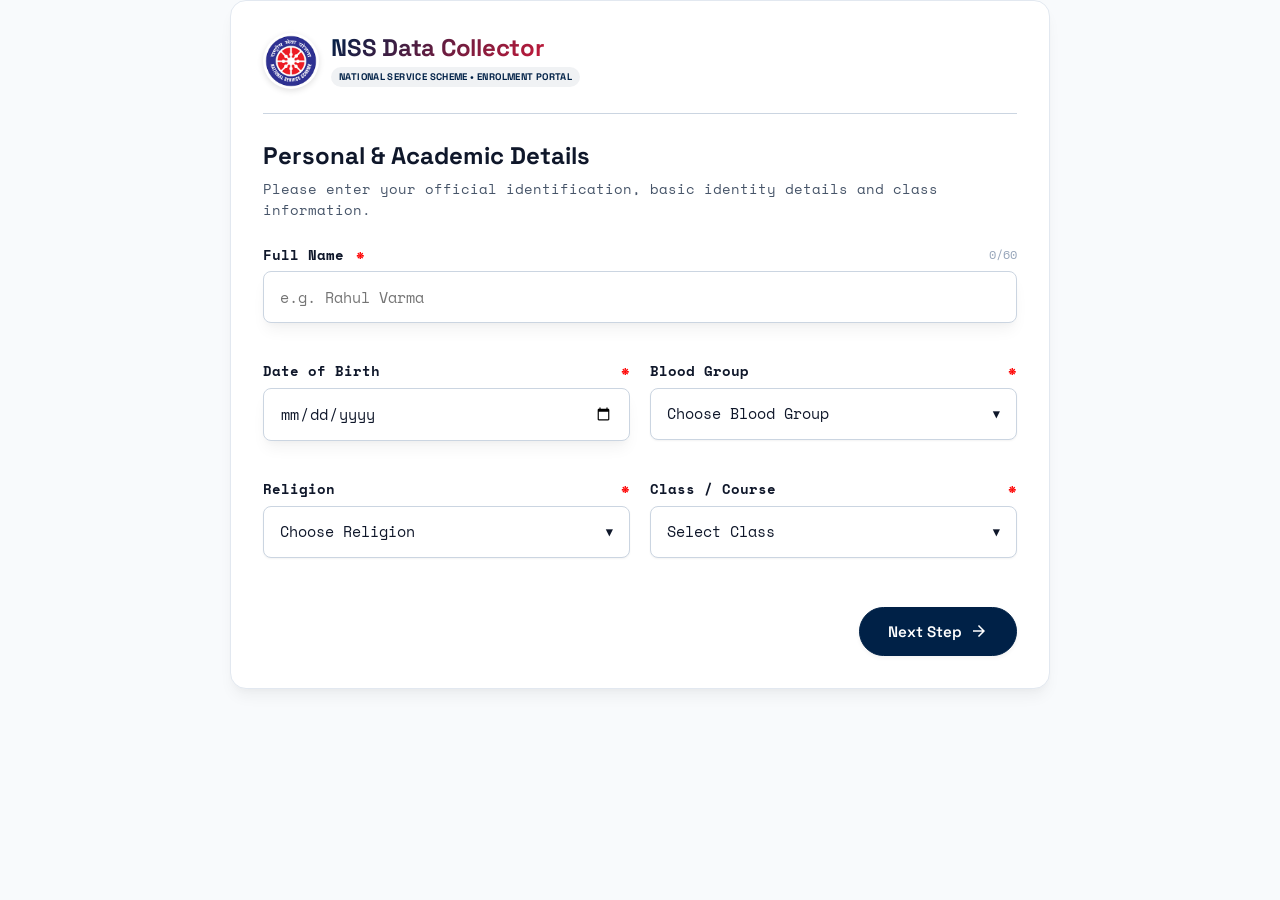
==== commit 25fa2e48: "Update project" ====
--- a/index.html
+++ b/index.html
@@ -18,38 +18,24 @@
 </head>
 <body>
 
-  <!-- Sticky Glassmorphism Top Navigation Header -->
-  <header class="top-nav">
-    <div class="app-header-container">
-      <div class="brand-wrapper">
-        <div class="brand-logo-badge" aria-hidden="true">NSS</div>
-        <div class="nss-brand-text">
-          <h1>NSS Data Collector</h1>
-          <span class="nss-brand-sub">National Service Scheme • Enrolment Portal</span>
-        </div>
-      </div>
-      <div class="nav-actions">
-        <button id="theme-toggle-btn" class="icon-btn" aria-label="Toggle Light and Dark Mode" title="Toggle Theme">
-          <span id="theme-icon">
-            <svg viewBox="0 0 24 24"><path fill="currentColor" d="M12 3c-4.97 0-9 4.03-9 9s4.03 9 9 9 9-4.03 9-9c0-.46-.04-.92-.1-1.36-.98 1.37-2.58 2.26-4.4 2.26-2.98 0-5.4-2.42-5.4-5.4 0-1.81.89-3.42 2.26-4.4C12.92 3.04 12.46 3 12 3z"/></svg>
-          </span>
-        </button>
-      </div>
-    </div>
-  </header>
+
 
   <!-- Main Web App Container -->
   <main class="main-app-container">
 
-    <!-- Simple Page Header -->
-    <section id="wizard-header" class="wizard-header-sticky" style="padding-bottom: 1rem;">
-      <div class="wizard-info-row" style="margin-bottom: 0;">
-        <h2 id="wizard-step-title" class="wizard-step-title" style="margin: 0;">Personal & Academic Details</h2>
-      </div>
-    </section>
-
     <!-- Main Glassmorphism Form Card -->
     <form id="nss-main-form" class="glass-card" novalidate autocomplete="on">
+      
+      <!-- Unified Header Section inside Card -->
+      <div class="app-header-container card-header" style="padding: 0 0 1.5rem 0; margin-bottom: 1.5rem; border-bottom: 1px solid var(--input-border);">
+        <div class="brand-wrapper">
+          <img src="image/nss logo.png" alt="NSS Logo" class="brand-logo-img">
+          <div class="nss-brand-text">
+            <h1>NSS Data Collector</h1>
+            <span class="nss-brand-sub">National Service Scheme • Enrolment Portal</span>
+          </div>
+        </div>
+      </div>
 
       <!-- ==================== STEP 1: PERSONAL & ACADEMIC DETAILS ==================== -->
       <div class="form-step active" data-step="1">
@@ -172,17 +158,17 @@
   <div id="success-modal" class="modal-overlay hidden" role="dialog" aria-modal="true" aria-labelledby="modal-success-title">
     <canvas id="confetti-canvas"></canvas>
 
-    <div class="success-modal-card" style="background: #fff; border: 4px solid #000; box-shadow: 8px 8px 0 #000; border-radius: 0; padding: 2.5rem 2rem;">
-      <div class="checkmark-badge-wrapper" style="width: 80px; height: 80px; margin: 0 auto 1.5rem auto; background: #cdff00; border: 4px solid #000; display: flex; align-items: center; justify-content: center; box-shadow: 4px 4px 0 #000; border-radius: 0;">
-        <svg viewBox="0 0 52 52" style="width: 50px; height: 50px; overflow: visible;">
-          <path fill="none" stroke="#000" stroke-width="6" stroke-linecap="square" stroke-linejoin="miter" d="M12 26l10 10 20-20" />
+    <div class="success-modal-card" style="background: #fff; border: 1px solid #e2e8f0; box-shadow: 0 20px 25px -5px rgba(0, 0, 0, 0.1), 0 10px 10px -5px rgba(0, 0, 0, 0.04); border-radius: 16px; padding: 2.5rem 2rem;">
+      <div class="checkmark-badge-wrapper" style="width: 80px; height: 80px; margin: 0 auto 1.5rem auto; background: #e0f2fe; border: none; display: flex; align-items: center; justify-content: center; box-shadow: none; border-radius: 50%;">
+        <svg viewBox="0 0 52 52" style="width: 40px; height: 40px; overflow: visible;">
+          <path fill="none" stroke="#0ea5e9" stroke-width="5" stroke-linecap="round" stroke-linejoin="round" d="M14 27l8 8 16-16" />
         </svg>
       </div>
 
       <h3 id="modal-success-title" class="success-title">Enrolment Submitted!</h3>
       <p class="success-desc">Your NSS Student Registration has been successfully recorded into the official Google Forms database.</p>
 
-      <div class="success-receipt-box" style="background: #fff; border: 3px solid #000; box-shadow: 4px 4px 0 #000; border-radius: 0;">
+      <div class="success-receipt-box" style="background: #f8fafc; border: 1px solid #e2e8f0; box-shadow: inset 0 2px 4px 0 rgba(0, 0, 0, 0.02); border-radius: 8px;">
         <div class="receipt-row">
           <span class="receipt-label">Applicant:</span>
           <span id="success-student-name" class="receipt-val">--</span>
--- a/css/style.css
+++ b/css/style.css
@@ -5,27 +5,27 @@
 @import url('https://fonts.googleapis.com/css2?family=Space+Grotesk:wght@400;600;700&family=Space+Mono:wght@400;700&display=swap');
 
 :root {
-  /* Light Mode Color System - Brutalism */
-  --bg-color: #f4f4f0;
+  /* Modern Clean Style - Apt for NSS Logo */
+  --bg-color: #f8fafc;
   --bg-gradient: none;
   --surface-glass: #ffffff;
-  --surface-glass-border: #000000;
-  --card-shadow: 4px 4px 0px #000000;
+  --surface-glass-border: #e2e8f0;
+  --card-shadow: 0 10px 15px -3px rgba(0, 0, 0, 0.05), 0 4px 6px -2px rgba(0, 0, 0, 0.025);
   
-  --text-main: #000000;
-  --text-muted: #333333;
-  --text-subtle: #666666;
+  --text-main: #0f172a;
+  --text-muted: #475569;
+  --text-subtle: #94a3b8;
 
   --input-bg: #ffffff;
-  --input-border: #000000;
-  --input-focus-border: #000000;
-  --input-focus-glow: transparent;
-
-  --primary-accent: #ccff00; /* Neon yellow */
+  --input-border: #cbd5e1;
+  --input-focus-border: var(--primary-accent);
+  --input-focus-glow: 0 0 0 3px rgba(0, 33, 71, 0.15);
+
+  --primary-accent: #002147; /* NSS Navy Blue */
   --primary-gradient: none;
-  --primary-hover: #b3e600;
-
-  --secondary-accent: #ff00ff; /* Hot pink */
+  --primary-hover: #001530;
+
+  --secondary-accent: #e31837; /* NSS Red */
 
   --success-color: #00ff00;
   --warning-color: #ffff00;
@@ -39,14 +39,14 @@
   --toast-text: #000000;
 
   --badge-bg: var(--primary-accent);
-  --badge-text: #000000;
-
-  --radius-lg: 0px;
-  --radius-md: 0px;
-  --radius-sm: 0px;
-  --radius-pill: 0px;
+  --badge-text: #ffffff;
+
+  --radius-lg: 16px;
+  --radius-md: 8px;
+  --radius-sm: 4px;
+  --radius-pill: 9999px;
   
-  --border-width: 3px;
+  --border-width: 1px;
   
   --font-heading: 'Space Grotesk', -apple-system, BlinkMacSystemFont, sans-serif;
   --font-body: 'Space Mono', monospace;
@@ -94,8 +94,11 @@
   position: sticky;
   top: 0;
   z-index: 100;
-  background: #ffffff;
-  border-bottom: var(--border-width) solid var(--input-border);
+  background: rgba(255, 255, 255, 0.85);
+  backdrop-filter: blur(16px);
+  -webkit-backdrop-filter: blur(16px);
+  border-bottom: 1px solid rgba(0, 0, 0, 0.05);
+  box-shadow: 0 4px 20px -2px rgba(0, 0, 0, 0.05);
   transition: all 0.3s ease;
 }
 
@@ -114,33 +117,48 @@
   gap: 0.75rem;
 }
 
-.brand-logo-badge {
-  width: 44px;
-  height: 44px;
-  border-radius: var(--radius-md);
-  background: var(--primary-accent);
-  border: var(--border-width) solid #000000;
-  color: #000000;
-  display: flex;
-  align-items: center;
+.brand-logo-img {
+  width: 56px;
+  height: 56px;
+  border-radius: 50%;
+  object-fit: contain;
+  background: #ffffff;
+  box-shadow: 0 2px 6px rgba(0, 0, 0, 0.12);
+  padding: 2px;
+}
+
+.nss-brand-text {
+  display: flex;
+  flex-direction: column;
   justify-content: center;
-  font-family: var(--font-heading);
-  font-weight: 800;
-  font-size: 1.1rem;
-  box-shadow: 2px 2px 0px #000000;
 }
 
 .nss-brand-text h1 {
   font-family: var(--font-heading);
-  font-size: 1.25rem;
+  font-size: 1.5rem;
+  font-weight: 800;
+  line-height: 1.1;
+  letter-spacing: -0.01em;
+  background: linear-gradient(135deg, var(--primary-accent) 0%, var(--secondary-accent) 100%);
+  -webkit-background-clip: text;
+  -webkit-text-fill-color: transparent;
+  background-clip: text;
+  color: transparent;
+}
+
+.nss-brand-sub {
+  font-family: var(--font-heading);
+  font-size: 0.6rem;
+  color: var(--primary-accent);
   font-weight: 700;
-  line-height: 1.2;
-}
-
-.nss-brand-sub {
-  font-size: 0.75rem;
-  color: var(--text-muted);
-  font-weight: 500;
+  margin-top: 0.35rem;
+  background: rgba(0, 33, 71, 0.06);
+  padding: 0.15rem 0.5rem;
+  border-radius: var(--radius-pill);
+  display: inline-block;
+  width: fit-content;
+  letter-spacing: 0.04em;
+  text-transform: uppercase;
 }
 
 .nav-actions {
@@ -210,7 +228,7 @@
 .step-badge-pill {
   background: var(--badge-bg);
   color: var(--badge-text);
-  border: var(--border-width) solid #000000;
+  border: var(--border-width) solid transparent;
   padding: 0.35rem 0.85rem;
   border-radius: var(--radius-pill);
   font-size: 0.8rem;
@@ -231,7 +249,7 @@
   height: 100%;
   width: 14.28%;
   background: var(--secondary-accent);
-  border-right: var(--border-width) solid #000000;
+  border-right: none;
   border-radius: var(--radius-pill);
   transition: width 0.4s cubic-bezier(0.16, 1, 0.3, 1);
 }
@@ -269,13 +287,13 @@
 .step-pill.active {
   background: var(--pill-active-bg);
   color: var(--pill-active-text);
-  border-color: #000000;
-  box-shadow: 2px 2px 0px #000000;
+  border-color: var(--primary-accent);
+  box-shadow: 0 2px 4px rgba(0, 33, 71, 0.2);
 }
 
 .step-pill.completed {
   background: var(--primary-accent);
-  color: #000000;
+  color: #ffffff;
   border-color: #000000;
 }
 
@@ -360,17 +378,17 @@
   transition: all 0.25s ease;
   appearance: none;
   -webkit-appearance: none;
-  box-shadow: 2px 2px 0px #000000;
+  box-shadow: var(--card-shadow);
 }
 
 textarea.input-control {
   min-height: 90px;
-  resize: vertical;
+  box-shadow: var(--card-shadow);
 }
 
 .input-control:focus {
   border-color: var(--input-focus-border);
-  box-shadow: 4px 4px 0px #000000;
+  box-shadow: var(--input-focus-glow);
   background: var(--surface-glass);
 }
 
@@ -448,14 +466,14 @@
   font-weight: 600;
   color: var(--text-main);
   transition: all 0.25s ease;
-  box-shadow: 2px 2px 0px #000000;
+  box-shadow: 0 2px 4px rgba(0, 0, 0, 0.05);
 }
 
 .radio-pill-card input[type="radio"]:checked + .pill-content {
   background: var(--primary-accent);
-  color: #000000;
-  border-color: #000000;
-  box-shadow: 4px 4px 0px #000000;
+  color: #ffffff;
+  border-color: var(--primary-accent);
+  box-shadow: 0 4px 6px rgba(0, 0, 0, 0.1);
 }
 
 
@@ -513,10 +531,10 @@
   font-family: var(--font-heading);
   font-size: 0.95rem;
   font-weight: 600;
-  border: var(--border-width) solid #000000;
+  border: var(--border-width) solid var(--input-border);
   cursor: pointer;
   transition: all 0.25s cubic-bezier(0.16, 1, 0.3, 1);
-  box-shadow: 3px 3px 0px #000000;
+  box-shadow: 0 2px 4px rgba(0, 0, 0, 0.05);
 }
 
 .btn-secondary {
@@ -527,18 +545,20 @@
 .btn-secondary:hover {
   background: var(--pill-bg);
   transform: translate(-2px, -2px);
-  box-shadow: 5px 5px 0px #000000;
+  box-shadow: 0 6px 12px rgba(0, 0, 0, 0.1);
 }
 
 .btn-primary {
   background: var(--primary-accent);
-  color: #000000;
+  color: #ffffff;
+  border-color: var(--primary-accent);
 }
 
 .btn-primary:hover {
   background: var(--primary-hover);
   transform: translate(-2px, -2px);
-  box-shadow: 5px 5px 0px #000000;
+  box-shadow: 0 6px 12px rgba(0, 33, 71, 0.2);
+  color: #ffffff;
 }
 
 .btn-icon {
@@ -797,7 +817,7 @@
   border-radius: var(--radius-md);
   outline: none;
   cursor: pointer;
-  box-shadow: 2px 2px 0px #000000;
+  box-shadow: 0 1px 2px rgba(0, 0, 0, 0.05);
   display: flex;
   justify-content: space-between;
   align-items: center;
@@ -813,7 +833,7 @@
 
 .custom-select-wrapper.open .custom-select-trigger {
   border-color: var(--input-focus-border);
-  box-shadow: 4px 4px 0px #000000;
+  box-shadow: var(--input-focus-glow);
   background: var(--surface-glass);
 }
 
@@ -828,7 +848,7 @@
   width: 100%;
   background: var(--surface-glass);
   border: var(--border-width) solid var(--surface-glass-border);
-  box-shadow: 4px 4px 0px #000000;
+  box-shadow: 0 10px 15px -3px rgba(0, 0, 0, 0.1), 0 4px 6px -2px rgba(0, 0, 0, 0.05);
   border-radius: var(--radius-md);
   margin-top: 5px;
   max-height: 250px;
@@ -866,13 +886,13 @@
 }
 
 .custom-option:not(.disabled):hover {
-  background-color: #cccccc;
-  color: var(--text-main);
+  background-color: #f1f5f9;
+  color: var(--primary-accent);
 }
 
 .custom-option.selected {
   background-color: var(--primary-accent);
-  color: #000000;
+  color: #ffffff;
   font-weight: bold;
 }
 
--- a/css/responsive.css
+++ b/css/responsive.css
@@ -9,11 +9,13 @@
   }
 
   .nss-brand-text h1 {
-    font-size: 1.1rem;
+    font-size: 1.35rem;
   }
 
   .nss-brand-sub {
-    font-size: 0.7rem;
+    font-size: 0.58rem;
+    white-space: nowrap;
+    padding: 0.15rem 0.4rem;
   }
 
   .main-app-container {
@@ -75,10 +77,9 @@
 
 /* Extra Small Screens (< 480px) */
 @media (max-width: 480px) {
-  .brand-logo-badge {
-    width: 36px;
-    height: 36px;
-    font-size: 0.9rem;
+  .brand-logo-img {
+    width: 46px;
+    height: 46px;
   }
 
   .step-badge-pill {
--- a/css/dark.css
+++ b/css/dark.css
@@ -3,26 +3,26 @@
    ========================================================================== */
 
 [data-theme="dark"] {
-  --bg-color: #000000;
+  --bg-color: #0f172a; /* Soft dark background */
   --bg-gradient: none;
-  --surface-glass: #000000;
-  --surface-glass-border: #ffffff;
-  --card-shadow: 4px 4px 0px #ffffff;
+  --surface-glass: #1e293b;
+  --surface-glass-border: #334155;
+  --card-shadow: 0 10px 15px -3px rgba(0, 0, 0, 0.5), 0 4px 6px -2px rgba(0, 0, 0, 0.3);
   
-  --text-main: #ffffff;
-  --text-muted: #cccccc;
-  --text-subtle: #999999;
+  --text-main: #f8fafc;
+  --text-muted: #94a3b8;
+  --text-subtle: #64748b;
 
-  --input-bg: #000000;
-  --input-border: #ffffff;
-  --input-focus-border: #ffffff;
-  --input-focus-glow: transparent;
+  --input-bg: #0f172a;
+  --input-border: #475569;
+  --input-focus-border: var(--primary-accent);
+  --input-focus-glow: 0 0 0 3px rgba(227, 24, 55, 0.2); /* NSS Red with opacity */
 
-  --primary-accent: #ff00ff; /* Hot pink for dark mode */
+  --primary-accent: #e31837; /* NSS Red for better contrast in dark mode */
   --primary-gradient: none;
-  --primary-hover: #e600e6;
+  --primary-hover: #d3122c;
   
-  --secondary-accent: #ccff00; /* Neon yellow */
+  --secondary-accent: #64b5f6; /* Lighter blue for dark mode */
 
   --pill-bg: #000000;
   --pill-active-bg: var(--secondary-accent);
@@ -32,30 +32,54 @@
   --toast-text: #ffffff;
 
   --badge-bg: var(--primary-accent);
-  --badge-text: #000000;
+  --badge-text: #ffffff;
 }
 
-/* Subtle Dark Mode Accents removed for brutalism */
+/* Modern Clean Dark Mode Shadows */
 [data-theme="dark"] .glass-card {
-  box-shadow: 4px 4px 0px #ffffff;
+  box-shadow: var(--card-shadow);
 }
 
 [data-theme="dark"] .top-nav {
-  background: #000000;
-  border-bottom-color: #ffffff;
+  background: rgba(30, 41, 59, 0.85);
+  border-bottom-color: rgba(255, 255, 255, 0.05);
+  box-shadow: 0 4px 20px -2px rgba(0, 0, 0, 0.2);
+}
+
+[data-theme="dark"] .nss-brand-text h1 {
+  background: linear-gradient(135deg, #ffffff 0%, var(--secondary-accent) 100%);
+  -webkit-background-clip: text;
+  -webkit-text-fill-color: transparent;
+  background-clip: text;
+  color: transparent;
+}
+
+[data-theme="dark"] .nss-brand-sub {
+  color: #f8fafc;
+  background: rgba(255, 255, 255, 0.1);
 }
 
 [data-theme="dark"] .wizard-header-sticky {
-  background: #000000;
-  border-color: #ffffff;
+  background: #1e293b;
+  border-color: #334155;
 }
 
 [data-theme="dark"] select option {
-  background-color: #000000;
-  color: #ffffff;
+  background-color: #1e293b;
+  color: #f8fafc;
 }
 
 [data-theme="dark"] .review-section-card {
-  background: #000000;
-  border-color: #ffffff;
+  background: #1e293b;
+  border-color: #334155;
 }
+
+[data-theme="dark"] .custom-option:not(.disabled):hover {
+  background-color: #334155;
+  color: #f8fafc;
+}
+
+[data-theme="dark"] .custom-option.selected {
+  background-color: var(--primary-accent);
+  color: #ffffff;
+}
